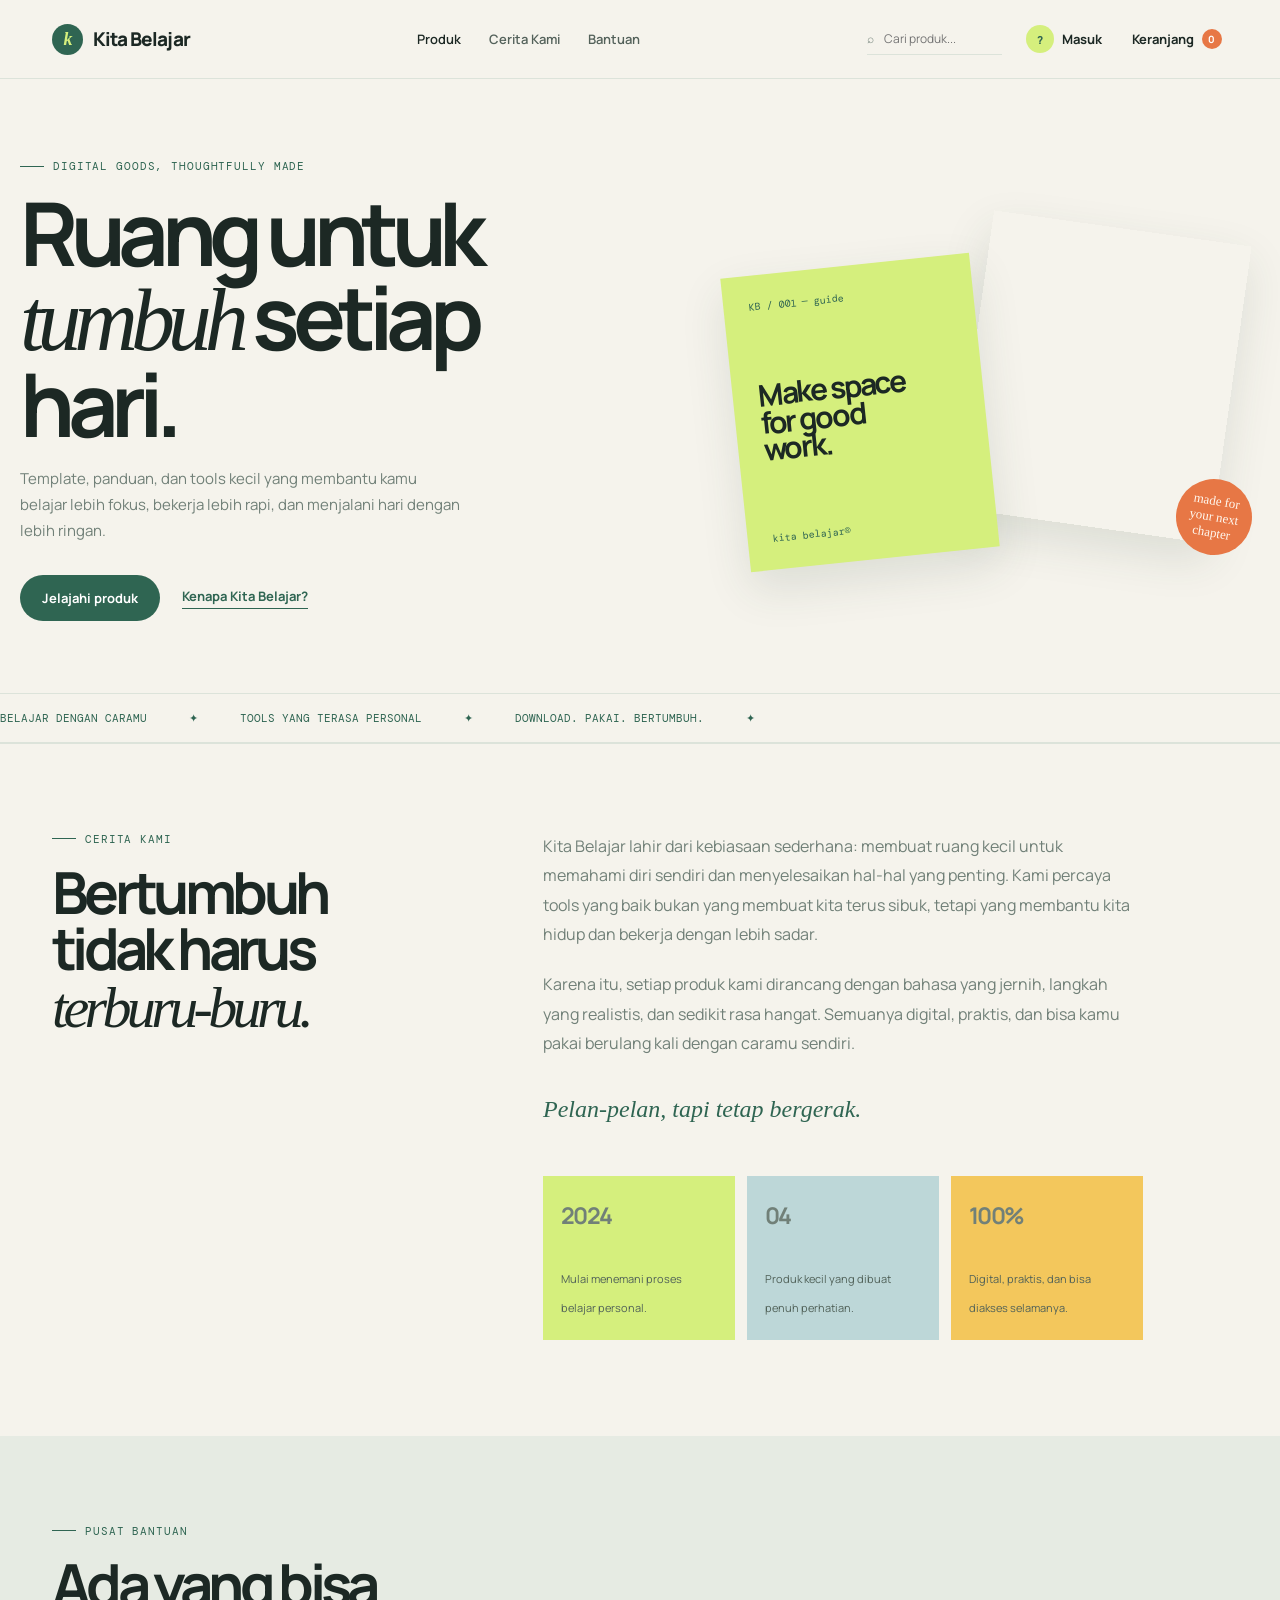
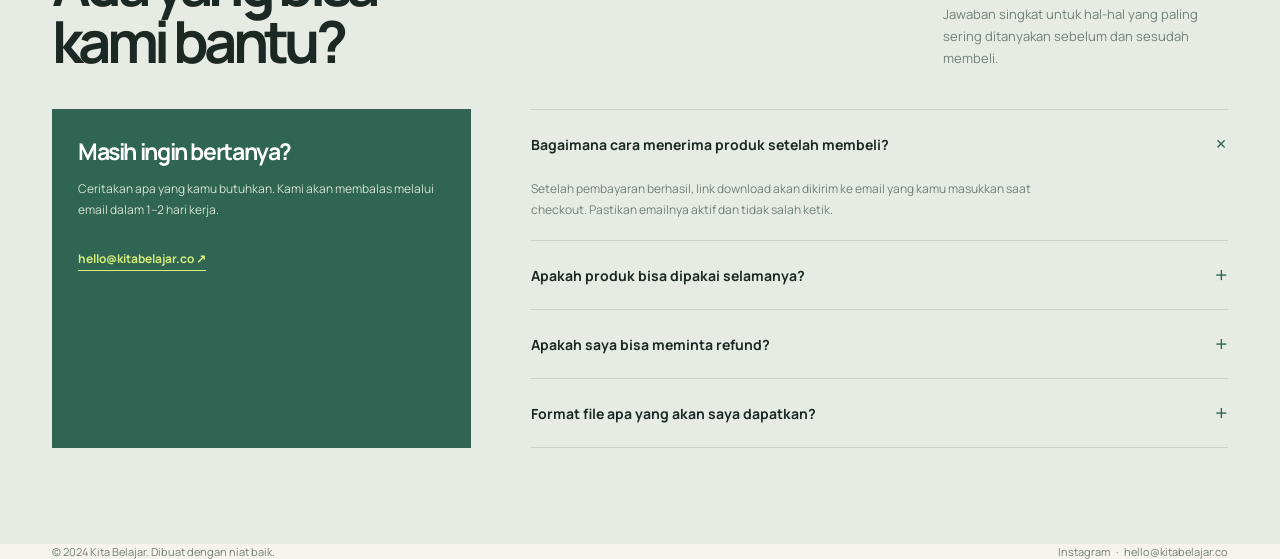
==== index.html @ 8982f2ac "Update 2 halaman" ====
<!DOCTYPE html>
<html lang="id">
<head>
    <meta charset="UTF-8">
    <meta name="viewport" content="width=device-width, initial-scale=1.0">
    <title>Kita Belajar | Digital tools for a better day</title>
    <link rel="preconnect" href="https://fonts.googleapis.com">
    <link rel="preconnect" href="https://fonts.gstatic.com" crossorigin>
    <link href="https://fonts.googleapis.com/css2?family=DM+Mono:wght@400;500&family=Manrope:wght@400;500;600;700;800&display=swap" rel="stylesheet">
    <style>
        :root {
            --ink: #1c2824;
            --muted: #718078;
            --paper: #f5f3ec;
            --surface: #fffefa;
            --line: #dce3da;
            --green: #2f6552;
            --lime: #d5ef7d;
            --orange: #e77745;
            --yellow: #f3c75c;
            --serif: Georgia, 'Times New Roman', serif;
        }

        * { box-sizing: border-box; }
        html { -webkit-text-size-adjust: 100%; scroll-behavior: smooth; }
        body { margin: 0; overflow-x: hidden; background: var(--paper); color: var(--ink); font-family: 'Manrope', sans-serif; -webkit-tap-highlight-color: transparent; }
        button { font: inherit; cursor: pointer; }
        a { color: inherit; text-decoration: none; }
        .shell { max-width: 1240px; margin: 0 auto; padding: 0 32px; }
        .topbar { border-bottom: 1px solid var(--line); }
        nav { height: 78px; display: flex; align-items: center; justify-content: space-between; gap: 28px; }
        .brand { display: flex; align-items: center; gap: 10px; font-weight: 800; letter-spacing: -.05em; font-size: 19px; }
        .brand-mark { display: grid; place-items: center; width: 31px; height: 31px; border-radius: 50%; background: var(--green); color: var(--lime); font-family: var(--serif); font-size: 18px; font-style: italic; }
        .nav-links { display: flex; align-items: center; gap: 28px; color: #53615a; font-size: 13px; font-weight: 600; }
        .nav-links a:first-child { color: var(--ink); }
        .nav-actions { display: flex; align-items: center; gap: 18px; }
        .search { display: flex; align-items: center; gap: 8px; color: var(--muted); font-size: 12px; border-bottom: 1px solid var(--line); padding: 6px 0; }
        .search input { border: 0; background: transparent; outline: 0; width: 120px; color: var(--ink); font: inherit; }
        .cart { display: flex; align-items: center; gap: 8px; border: 0; background: transparent; color: var(--ink); font-size: 13px; font-weight: 700; }
        .cart-count { display: grid; place-items: center; background: var(--orange); color: white; width: 20px; height: 20px; border-radius: 50%; font-size: 10px; }
        .cart-modal { position: fixed; inset: 0; z-index: 15; display: flex; justify-content: flex-end; background: #1c282466; opacity: 0; pointer-events: none; transition: opacity .25s ease; }
        .cart-modal.open { opacity: 1; pointer-events: auto; }
        .cart-panel { width: min(430px, 100%); height: 100%; overflow: auto; padding: 34px; background: var(--surface); transform: translateX(100%); transition: transform .25s ease; }
        .cart-modal.open .cart-panel { transform: translateX(0); }
        .cart-head { display: flex; align-items: center; justify-content: space-between; gap: 15px; margin-bottom: 26px; }
        .cart-head h2 { margin: 0; font-size: 30px; letter-spacing: -.08em; }
        .cart-close { display: grid; place-items: center; width: 44px; height: 44px; border: 1px solid var(--line); border-radius: 50%; background: transparent; color: var(--ink); font-size: 20px; }
        .cart-empty { padding: 35px 0; color: var(--muted); font-size: 13px; line-height: 1.7; }
        .cart-item { border-top: 1px solid var(--line); padding: 18px 0; }
        .cart-item-top { display: flex; align-items: start; justify-content: space-between; gap: 14px; }
        .cart-item h3 { margin: 0 0 5px; font-size: 14px; }
        .cart-item p { margin: 0; color: var(--muted); font-size: 11px; }
        .cart-remove { border: 0; background: transparent; color: var(--muted); font-size: 11px; text-decoration: underline; }
        .cart-item-bottom { display: flex; align-items: center; justify-content: space-between; gap: 12px; margin-top: 15px; }
        .quantity { display: flex; align-items: center; border: 1px solid var(--line); }
        .quantity button { width: 30px; height: 30px; border: 0; background: transparent; color: var(--green); }
        .quantity span { min-width: 25px; text-align: center; font-size: 12px; }
        .cart-checkout { border: 0; border-radius: 30px; padding: 10px 14px; background: var(--green); color: white; font-size: 11px; font-weight: 700; }
        .cart-total { display: flex; justify-content: space-between; margin-top: 18px; border-top: 1px solid var(--ink); padding-top: 18px; font-size: 14px; font-weight: 800; }
        .cart-checkout-all { width: 100%; margin-top: 18px; border: 0; border-radius: 30px; padding: 14px; background: var(--orange); color: white; font-size: 12px; font-weight: 800; }
        .cart-checkout-all:disabled { cursor: not-allowed; opacity: .4; }
        .cart-hint { margin-top: 16px; color: var(--muted); font-size: 10px; line-height: 1.6; }
        .hero { display: grid; grid-template-columns: 1.05fr .95fr; align-items: center; gap: 64px; padding: 80px 0 72px; }
        .eyebrow { display: flex; align-items: center; gap: 9px; color: var(--green); font-family: 'DM Mono', monospace; font-size: 11px; text-transform: uppercase; letter-spacing: .08em; }
        .eyebrow::before { content: ''; width: 24px; height: 1px; background: var(--green); }
        h1 { margin: 18px 0 20px; max-width: 620px; font-size: clamp(50px, 7vw, 88px); letter-spacing: -.085em; line-height: .95; font-weight: 700; }
        h1 em { font-family: var(--serif); font-weight: 400; letter-spacing: -.08em; }
        .hero-copy { max-width: 440px; color: var(--muted); font-size: 15px; line-height: 1.75; }
        .hero-cta { display: flex; align-items: center; gap: 22px; margin-top: 30px; }
        .primary { border: 0; border-radius: 40px; padding: 14px 22px; background: var(--green); color: white; font-weight: 700; font-size: 13px; transition: transform .2s, background .2s; }
        .primary:hover { transform: translateY(-2px); background: #214b3c; }
        .text-link { color: var(--green); font-size: 13px; font-weight: 700; border-bottom: 1px solid var(--green); padding-bottom: 3px; }
        .hero-art { position: relative; min-height: 350px; }
        .art-card { position: absolute; overflow: hidden; box-shadow: 0 18px 45px #30443620; }
        .art-back { width: 260px; height: 300px; right: 28px; top: 12px; transform: rotate(8deg); background: url('https://images.unsplash.com/photo-1516321318423-f06f85e504b3?auto=format&fit=crop&w=700&q=85') center/cover; }
        .art-front { display: flex; flex-direction: column; justify-content: space-between; width: 250px; height: 295px; left: 34px; bottom: 5px; padding: 25px; background: var(--lime); transform: rotate(-6deg); }
        .art-front strong { font-size: 30px; line-height: .93; letter-spacing: -.07em; }
        .art-front small { color: var(--green); font-family: 'DM Mono', monospace; font-size: 10px; }
        .art-sticker { position: absolute; right: 8px; bottom: 10px; display: grid; place-items: center; width: 76px; height: 76px; border-radius: 50%; background: var(--orange); color: #fff8ef; font-family: var(--serif); font-size: 13px; text-align: center; transform: rotate(10deg); }
        .shop { display: none; padding: 0 0 100px; }
        .shop-head { display: flex; align-items: end; justify-content: space-between; gap: 30px; border-top: 1px solid var(--line); padding-top: 25px; }
        .section-title { margin: 0; font-size: 28px; letter-spacing: -.06em; }
        .section-note { color: var(--muted); font-size: 13px; }
        .filters { display: flex; gap: 8px; margin: 28px 0; overflow-x: auto; padding-bottom: 4px; }
        .filter { white-space: nowrap; border: 1px solid var(--line); border-radius: 24px; padding: 9px 15px; background: transparent; color: var(--muted); font-size: 12px; }
        .filter.active, .filter:hover { border-color: var(--green); background: var(--green); color: white; }
        .products { display: grid; grid-template-columns: repeat(4, 1fr); gap: 15px; }
        .product { position: relative; min-width: 0; }
        .product-visual { height: 255px; display: flex; flex-direction: column; justify-content: space-between; padding: 18px; position: relative; overflow: hidden; }
        .product-visual::after { content: ''; position: absolute; width: 130px; height: 130px; border: 1px solid currentColor; border-radius: 50%; right: -40px; bottom: -38px; opacity: .28; }
        .visual-green { background: #bbd5be; color: var(--green); }
        .visual-yellow { background: var(--yellow); color: #624716; }
        .visual-blue { background: #bdd7d8; color: #25555a; }
        .visual-orange { background: #e78a5b; color: #612e20; }
        .product-type { font-family: 'DM Mono', monospace; text-transform: uppercase; font-size: 10px; letter-spacing: .06em; }
        .product-title-art { max-width: 160px; font-size: 30px; line-height: .94; letter-spacing: -.08em; font-weight: 800; }
        .product-number { align-self: flex-end; font-family: var(--serif); font-size: 44px; font-style: italic; }
        .product-info { display: flex; justify-content: space-between; gap: 10px; padding: 15px 0 0; }
        .product-info h3 { margin: 0 0 5px; font-size: 14px; letter-spacing: -.03em; }
        .product-info p { margin: 0; color: var(--muted); font-size: 11px; }
        .price { color: var(--green); font-size: 13px; font-weight: 800; white-space: nowrap; }
        .detail-link { display: inline-block; margin-top: 10px; border: 0; border-bottom: 1px solid var(--green); padding: 0 0 3px; background: transparent; color: var(--green); font-size: 11px; font-weight: 700; }
        .add { display: grid; place-items: center; width: 40px; height: 40px; border: 1px solid var(--line); border-radius: 50%; background: var(--surface); color: var(--green); font-size: 20px; line-height: 1; transition: all .2s; }
        .add:hover { background: var(--green); color: white; transform: rotate(90deg); }
        .product.hidden { display: none; }
        .detail-modal { position: fixed; inset: 0; z-index: 10; display: grid; place-items: center; padding: 24px; background: #1c2824cc; opacity: 0; pointer-events: none; transition: opacity .25s ease; }
        .detail-modal.open { opacity: 1; pointer-events: auto; }
        .detail-panel { position: relative; display: grid; grid-template-columns: .85fr 1.15fr; width: min(900px, 100%); max-height: min(680px, 92vh); overflow: auto; background: var(--surface); transform: translateY(18px); transition: transform .25s ease; }
        .detail-modal.open .detail-panel { transform: translateY(0); }
        .detail-art { min-height: 510px; display: flex; flex-direction: column; justify-content: space-between; padding: 28px; }
        .detail-art .product-title-art { font-size: clamp(36px, 5vw, 58px); max-width: 240px; }
        .detail-art .product-number { font-size: 70px; }
        .detail-content { padding: 48px 48px 42px; }
        .detail-content h2 { max-width: 430px; margin: 14px 0 16px; font-size: clamp(32px, 4vw, 52px); line-height: .98; letter-spacing: -.08em; }
        .detail-description { max-width: 430px; color: var(--muted); font-size: 14px; line-height: 1.8; }
        .detail-meta { display: grid; grid-template-columns: 1fr 1fr; gap: 14px; margin: 30px 0; border-block: 1px solid var(--line); padding: 18px 0; }
        .detail-meta span { display: block; color: var(--muted); font-family: 'DM Mono', monospace; font-size: 10px; text-transform: uppercase; }
        .detail-meta strong { display: block; margin-top: 7px; font-size: 13px; }
        .detail-content ul { margin: 0 0 30px; padding: 0; list-style: none; color: #506158; font-size: 13px; line-height: 2; }
        .detail-content li::before { content: '✦'; margin-right: 10px; color: var(--orange); }
        .preview-heading { margin: 30px 0 12px; color: var(--green); font-family: 'DM Mono', monospace; font-size: 10px; letter-spacing: .06em; text-transform: uppercase; }
        .page-previews { display: grid; grid-template-columns: repeat(3, 1fr); gap: 8px; margin: 0 0 26px; }
        .preview-page { position: relative; min-height: 128px; overflow: hidden; border: 1px solid var(--line); padding: 11px; background: #f1f4ec; }
        .preview-page:nth-child(2) { background: #e6f0d1; }
        .preview-page:nth-child(3) { background: #f7e6c5; }
        .preview-page::after { content: ''; position: absolute; width: 55px; height: 55px; right: -17px; bottom: -17px; border: 1px solid var(--green); border-radius: 50%; opacity: .3; }
        .preview-label { color: var(--green); font-family: 'DM Mono', monospace; font-size: 8px; text-transform: uppercase; }
        .preview-page strong { display: block; max-width: 70px; margin: 17px 0 12px; font-size: 12px; line-height: 1; letter-spacing: -.05em; }
        .preview-lines { display: grid; gap: 4px; }
        .preview-lines span { display: block; width: 78%; height: 3px; background: #7c9a82; opacity: .5; }
        .preview-lines span:nth-child(2) { width: 58%; }
        .preview-lines span:nth-child(3) { width: 68%; }
        .detail-section { margin: 0 0 24px; }
        .detail-section h3 { margin: 0 0 8px; font-size: 14px; letter-spacing: -.03em; }
        .detail-section p { margin: 0; color: var(--muted); font-size: 12px; line-height: 1.75; }
        .detail-buy { display: flex; align-items: center; gap: 18px; }
        .detail-buy .price { font-size: 17px; }
        .close-detail { position: absolute; z-index: 1; top: 17px; right: 17px; display: grid; place-items: center; width: 44px; height: 44px; border: 1px solid #ffffffaa; border-radius: 50%; background: #1c2824; color: white; font-size: 19px; }
        body.modal-open { overflow: hidden; }
        .payment-modal { position: fixed; inset: 0; z-index: 20; display: grid; place-items: center; padding: 24px; background: #1c2824cc; opacity: 0; pointer-events: none; transition: opacity .25s ease; }
        .payment-modal.open { opacity: 1; pointer-events: auto; }
        .payment-panel { position: relative; display: grid; grid-template-columns: .8fr 1.2fr; width: min(850px, 100%); max-height: min(700px, 94vh); overflow: auto; background: var(--surface); transform: translateY(18px); transition: transform .25s ease; }
        .payment-modal.open .payment-panel { transform: translateY(0); }
        .payment-summary { display: flex; flex-direction: column; justify-content: space-between; min-height: 570px; padding: 34px; background: var(--green); color: white; }
        .payment-summary .eyebrow { color: var(--lime); }
        .payment-summary .eyebrow::before { background: var(--lime); }
        .payment-summary h2 { max-width: 230px; margin: 20px 0; font-size: 43px; line-height: .95; letter-spacing: -.08em; }
        .payment-summary p { margin: 0; color: #d2e1d5; font-size: 13px; line-height: 1.7; }
        .summary-price { padding-top: 24px; border-top: 1px solid #ffffff55; font-size: 22px; font-weight: 800; }
        .payment-form { padding: 44px 48px; }
        .payment-form h2 { margin: 12px 0 8px; font-size: 28px; letter-spacing: -.06em; }
        .payment-subtitle { margin: 0 0 28px; color: var(--muted); font-size: 12px; line-height: 1.6; }
        .field { display: block; margin-bottom: 17px; color: var(--ink); font-size: 11px; font-weight: 700; }
        .field input { display: block; width: 100%; margin-top: 8px; border: 1px solid var(--line); padding: 12px 13px; outline: 0; background: transparent; color: var(--ink); font: inherit; font-size: 12px; }
        .field input:focus { border-color: var(--green); box-shadow: 0 0 0 2px #2f655220; }
        .payment-methods { display: grid; grid-template-columns: repeat(3, 1fr); gap: 8px; margin: 8px 0 24px; }
        .method { border: 1px solid var(--line); padding: 12px 8px; background: transparent; color: var(--muted); font-size: 11px; }
        .method.active, .method:hover { border-color: var(--green); color: var(--green); background: #dcebdd; }
        .payment-submit { width: 100%; }
        .back-detail { display: inline-block; margin-top: 15px; border: 0; border-bottom: 1px solid var(--muted); padding: 0 0 3px; background: transparent; color: var(--muted); font-size: 11px; }
        .payment-success { display: none; text-align: center; padding: 55px 20px; }
        .payment-success.show { display: block; }
        .success-mark { display: grid; place-items: center; width: 46px; height: 46px; margin: 0 auto 18px; border-radius: 50%; background: var(--lime); color: var(--green); font-size: 22px; }
        .payment-success h2 { margin-bottom: 10px; }
        .payment-success p { color: var(--muted); font-size: 13px; line-height: 1.7; }
        .account-button { display: flex; align-items: center; gap: 8px; border: 0; background: transparent; color: var(--ink); font-size: 13px; font-weight: 700; }
        .account-avatar { display: grid; place-items: center; width: 28px; height: 28px; border-radius: 50%; background: var(--lime); color: var(--green); font-size: 11px; font-weight: 800; }
        .account-modal { position: fixed; inset: 0; z-index: 30; display: grid; place-items: center; padding: 24px; background: #1c2824cc; opacity: 0; pointer-events: none; transition: opacity .25s ease; }
        .account-modal.open { opacity: 1; pointer-events: auto; }
        .account-panel { position: relative; width: min(460px, 100%); max-height: 94vh; overflow: auto; background: var(--surface); transform: translateY(18px); transition: transform .25s ease; }
        .account-modal.open .account-panel { transform: translateY(0); }
        .account-form { padding: 48px; }
        .account-form h2 { margin: 15px 0 10px; font-size: 35px; line-height: .98; letter-spacing: -.08em; }
        .account-copy { margin: 0 0 28px; color: var(--muted); font-size: 12px; line-height: 1.7; }
        .account-tabs { display: grid; grid-template-columns: 1fr 1fr; gap: 4px; margin-bottom: 28px; border-bottom: 1px solid var(--line); }
        .account-tab { border: 0; border-bottom: 2px solid transparent; padding: 12px 4px; background: transparent; color: var(--muted); font-size: 12px; font-weight: 700; }
        .account-tab.active { border-bottom-color: var(--green); color: var(--green); }
        .account-field { display: block; margin-bottom: 17px; color: var(--ink); font-size: 11px; font-weight: 700; }
        .account-field input { display: block; width: 100%; margin-top: 8px; border: 1px solid var(--line); padding: 13px; outline: 0; background: transparent; color: var(--ink); font: inherit; font-size: 13px; }
        .account-field input:focus { border-color: var(--green); box-shadow: 0 0 0 2px #2f655220; }
        .account-submit { width: 100%; margin-top: 6px; }
        .account-error { min-height: 16px; margin: 0 0 8px; color: #b4492c; font-size: 11px; }
        .account-note { margin: 18px 0 0; color: var(--muted); font-size: 10px; line-height: 1.6; text-align: center; }
        .account-dashboard { display: none; }
        .account-dashboard.show { display: block; }
        .dashboard-head { padding: 42px 48px 34px; background: var(--green); color: white; }
        .dashboard-head .eyebrow { color: var(--lime); }
        .dashboard-head .eyebrow::before { background: var(--lime); }
        .dashboard-head h2 { margin: 17px 0 8px; font-size: 35px; line-height: .98; letter-spacing: -.08em; }
        .dashboard-head p { margin: 0; color: #d2e1d5; font-size: 12px; }
        .dashboard-body { padding: 30px 48px 40px; }
        .dashboard-label { margin: 0 0 14px; color: var(--muted); font-family: 'DM Mono', monospace; font-size: 10px; text-transform: uppercase; }
        .access-item { display: flex; align-items: center; justify-content: space-between; gap: 12px; border-block: 1px solid var(--line); padding: 15px 0; font-size: 13px; }
        .access-item span { color: var(--muted); font-size: 11px; }
        .logout { width: 100%; margin-top: 28px; border: 1px solid var(--green); border-radius: 40px; padding: 12px; background: transparent; color: var(--green); font-size: 12px; font-weight: 700; }
        .story { border-top: 1px solid var(--line); padding: 88px 0 96px; }
        .story-grid { display: grid; grid-template-columns: .75fr 1.25fr; gap: 80px; align-items: start; }
        .story-title { margin: 18px 0 0; max-width: 320px; font-size: clamp(34px, 5vw, 58px); line-height: .98; letter-spacing: -.08em; }
        .story-title em { font-family: var(--serif); font-weight: 400; }
        .story-copy { max-width: 600px; color: var(--muted); font-size: 16px; line-height: 1.85; }
        .story-copy p { margin: 0 0 20px; }
        .story-signature { margin-top: 28px; color: var(--green); font-family: var(--serif); font-size: 24px; font-style: italic; }
        .story-facts { display: grid; grid-template-columns: repeat(3, 1fr); gap: 12px; margin-top: 45px; }
        .story-fact { min-height: 125px; padding: 18px; background: var(--lime); }
        .story-fact:nth-child(2) { background: #bdd7d8; }
        .story-fact:nth-child(3) { background: #f3c75c; }
        .story-fact strong { display: block; margin-bottom: 26px; font-size: 23px; letter-spacing: -.07em; }
        .story-fact span { color: #506158; font-size: 11px; line-height: 1.4; }
        .help { background: #e6ebe3; padding: 88px 0 96px; }
        .help-head { display: flex; align-items: end; justify-content: space-between; gap: 30px; margin-bottom: 40px; }
        .help-title { margin: 18px 0 0; font-size: clamp(34px, 5vw, 58px); line-height: .98; letter-spacing: -.08em; }
        .help-intro { max-width: 285px; margin: 0; color: var(--muted); font-size: 13px; line-height: 1.7; }
        .help-grid { display: grid; grid-template-columns: .75fr 1.25fr; gap: 60px; }
        .help-contact { padding: 26px; background: var(--green); color: white; }
        .help-contact h3 { margin: 0 0 12px; font-size: 23px; letter-spacing: -.06em; }
        .help-contact p { margin: 0 0 26px; color: #d2e1d5; font-size: 12px; line-height: 1.7; }
        .help-contact a { display: inline-block; color: var(--lime); border-bottom: 1px solid var(--lime); padding-bottom: 3px; font-size: 12px; font-weight: 700; }
        .faq { border-top: 1px solid #c9d3ca; }
        .faq-item { border-bottom: 1px solid #c9d3ca; }
        .faq-question { display: flex; width: 100%; align-items: center; justify-content: space-between; gap: 16px; border: 0; padding: 19px 0; background: transparent; color: var(--ink); text-align: left; font-size: 14px; font-weight: 700; }
        .faq-icon { color: var(--green); font-size: 22px; font-weight: 400; transition: transform .2s; }
        .faq-answer { display: none; max-width: 570px; padding: 0 35px 20px 0; color: var(--muted); font-size: 12px; line-height: 1.75; }
        .faq-item.open .faq-answer { display: block; }
        .faq-item.open .faq-icon { transform: rotate(45deg); }
        .marquee { border-block: 1px solid var(--line); padding: 17px 0; overflow: hidden; color: var(--green); font-family: 'DM Mono', monospace; font-size: 11px; text-transform: uppercase; white-space: nowrap; }
        .marquee span { margin-right: 42px; }
        footer { padding: 24px 0 35px; display: flex; justify-content: space-between; color: var(--muted); font-size: 11px; }
        @media (max-width: 850px) { .nav-links { display: none; } .hero { grid-template-columns: 1fr; gap: 20px; padding: 58px 0 40px; } .hero-art { max-width: 480px; width: 100%; margin: 0 auto; } .products { grid-template-columns: repeat(2, 1fr); } .story-grid, .help-grid { grid-template-columns: 1fr; gap: 35px; } }
        @media (max-width: 520px) { .shell { padding-inline: 20px; } .topbar { padding-top: env(safe-area-inset-top); } .search { display: none; } nav { height: 68px; } h1 { font-size: 55px; } .hero-art { transform: scale(.82); transform-origin: top center; height: 330px; margin-bottom: -30px; } .shop-head { align-items: start; flex-direction: column; gap: 7px; } .product-visual { height: 200px; } .product-title-art { font-size: 23px; } .filter { min-height: 44px; } .detail-link, .back-detail { min-height: 44px; padding-top: 12px; } .field input, .search input, .account-field input { font-size: 16px; } .method { min-height: 44px; } footer { flex-direction: column; gap: 8px; padding-bottom: calc(35px + env(safe-area-inset-bottom)); } .story, .help { padding: 60px 0; } .story-facts { grid-template-columns: 1fr; margin-top: 30px; } .help-head { align-items: start; flex-direction: column; gap: 15px; } .detail-modal, .payment-modal, .account-modal { padding: 12px; } .detail-panel, .payment-panel { display: block; max-height: 94vh; } .account-form, .dashboard-body { padding: 30px 24px; } .dashboard-head { padding: 30px 24px; } .detail-art { min-height: 230px; padding: 22px; } .detail-art .product-title-art { font-size: 34px; } .detail-art .product-number { font-size: 48px; } .detail-content, .payment-form { padding: 30px 24px 28px; } .page-previews { gap: 5px; } .preview-page { min-height: 112px; padding: 8px; } .preview-page strong { margin: 14px 0 9px; font-size: 10px; } .payment-summary { min-height: 220px; padding: 25px 24px; } .payment-summary h2 { margin: 12px 0; font-size: 34px; } }
    </style>
</head>
<body>
    <header class="topbar">
        <div class="shell">
            <nav>
                <a class="brand" href="index.html#top"><span class="brand-mark">k</span>Kita Belajar</a>
                <div class="nav-links"><a href="produk.html">Produk</a><a href="#cerita">Cerita Kami</a><a href="#bantuan">Bantuan</a></div>
                <div class="nav-actions"><label class="search">⌕ <input id="searchInput" type="search" placeholder="Cari produk..." aria-label="Cari produk"></label><button class="account-button" id="accountButton" aria-label="Buka akun"><span class="account-avatar" id="accountAvatar">?</span><span id="accountLabel">Masuk</span></button><button class="cart" aria-label="Lihat keranjang">Keranjang <span class="cart-count" id="cartCount">0</span></button></div>
            </nav>
        </div>
    </header>
    <div class="cart-modal" id="cartModal" role="dialog" aria-modal="true" aria-labelledby="cartTitle">
        <aside class="cart-panel">
            <div class="cart-head"><h2 id="cartTitle">Keranjangmu</h2><button class="cart-close" id="closeCart" aria-label="Tutup keranjang">×</button></div>
            <div id="cartItems"></div>
            <div class="cart-total"><span>Total</span><span id="cartTotalPrice">Rp0</span></div>
            <button class="cart-checkout-all" id="checkoutAll" type="button">Checkout semua produk</button>
            <p class="cart-hint">Pilih “Checkout item ini” pada produk yang ingin kamu beli. Jumlah item lain tetap tersimpan di keranjang.</p>
        </aside>
    </div>

    <main id="top">
        <section class="shell hero">
            <div>
                <div class="eyebrow">Digital goods, thoughtfully made</div>
                <h1>Ruang untuk<br><em>tumbuh</em> setiap hari.</h1>
                <p class="hero-copy">Template, panduan, dan tools kecil yang membantu kamu belajar lebih fokus, bekerja lebih rapi, dan menjalani hari dengan lebih ringan.</p>
                <div class="hero-cta"><a class="primary" href="produk.html">Jelajahi produk</a><a class="text-link" href="#cerita">Kenapa Kita Belajar?</a></div>
            </div>
            <div class="hero-art" aria-label="Kolase produk digital Kita Belajar">
                <div class="art-card art-back"></div>
                <div class="art-card art-front"><small>KB / 001 — guide</small><strong>Make space<br>for good<br>work.</strong><small>kita belajar®</small></div>
                <div class="art-sticker">made for<br>your next<br>chapter</div>
            </div>
        </section>

        <div class="marquee"><span>Belajar dengan caramu</span><span>✦</span><span>Tools yang terasa personal</span><span>✦</span><span>Download. Pakai. Bertumbuh.</span><span>✦</span></div>

        <section class="shell shop" id="produk">
            <div class="shop-head"><div><div class="eyebrow">The collection</div><h2 class="section-title">Pilih yang kamu butuhkan.</h2></div><div class="section-note">File digital · akses selamanya</div></div>
            <div class="filters" role="group" aria-label="Filter produk"><button class="filter active" data-filter="all">Semua produk</button><button class="filter" data-filter="template">Template</button><button class="filter" data-filter="guide">Panduan</button><button class="filter" data-filter="bundle">Bundle</button></div>
            <div class="products" id="productGrid">
                <article class="product" data-category="guide" data-name="tiny habit tracker" data-product-id="tiny-habits"><div class="product-visual visual-green"><span class="product-type">Guide / Habit</span><strong class="product-title-art">Tiny<br>habit<br>tracker</strong><span class="product-number">01</span></div><div class="product-info"><div><h3>Tiny Habit Tracker</h3><p>Konsisten lewat langkah kecil.</p><button class="detail-link" data-detail="tiny-habits">Lihat detail</button></div><div><div class="price">Rp35.000</div><button class="add" aria-label="Tambah Tiny Habit Tracker" data-product-id="tiny-habits">+</button></div></div></article>
                <article class="product" data-category="template" data-name="calm morning kit" data-product-id="calm-morning"><div class="product-visual visual-yellow"><span class="product-type">Template / Notion</span><strong class="product-title-art">Calm<br>morning<br>kit</strong><span class="product-number">02</span></div><div class="product-info"><div><h3>Calm Morning Kit</h3><p>Mulai hari tanpa terburu-buru.</p><button class="detail-link" data-detail="calm-morning">Lihat detail</button></div><div><div class="price">Rp39.000</div><button class="add" aria-label="Tambah Calm Morning Kit" data-product-id="calm-morning">+</button></div></div></article>
                <article class="product" data-category="template" data-name="study notes pack" data-product-id="study-notes"><div class="product-visual visual-blue"><span class="product-type">Template / Study</span><strong class="product-title-art">Study<br>notes<br>pack</strong><span class="product-number">03</span></div><div class="product-info"><div><h3>Study Notes Pack</h3><p>Catatan rapi untuk belajar aktif.</p><button class="detail-link" data-detail="study-notes">Lihat detail</button></div><div><div class="price">Rp45.000</div><button class="add" aria-label="Tambah Study Notes Pack" data-product-id="study-notes">+</button></div></div></article>
                <article class="product" data-category="template" data-name="weekly reset planner" data-product-id="weekly-reset"><div class="product-visual visual-green"><span class="product-type">Template / Notion</span><strong class="product-title-art">Weekly<br>reset<br>planner</strong><span class="product-number">04</span></div><div class="product-info"><div><h3>Weekly Reset Planner</h3><p>Ritual mingguan yang lebih tenang.</p><button class="detail-link" data-detail="weekly-reset">Lihat detail</button></div><div><div class="price">Rp49.000</div><button class="add" aria-label="Tambah Weekly Reset Planner" data-product-id="weekly-reset">+</button></div></div></article>
                <article class="product" data-category="guide" data-name="daily reflection journal" data-product-id="daily-journal"><div class="product-visual visual-orange"><span class="product-type">Guide / Reflection</span><strong class="product-title-art">Daily<br>reflection<br>journal</strong><span class="product-number">05</span></div><div class="product-info"><div><h3>Daily Reflection Journal</h3><p>Menutup hari dengan lebih sadar.</p><button class="detail-link" data-detail="daily-journal">Lihat detail</button></div><div><div class="price">Rp55.000</div><button class="add" aria-label="Tambah Daily Reflection Journal" data-product-id="daily-journal">+</button></div></div></article>
                <article class="product" data-category="template" data-name="simple money map" data-product-id="simple-money-map"><div class="product-visual visual-blue"><span class="product-type">Spreadsheet / Finance</span><strong class="product-title-art">Simple<br>money<br>map</strong><span class="product-number">06</span></div><div class="product-info"><div><h3>Simple Money Map</h3><p>Uangmu, lebih mudah dipahami.</p><button class="detail-link" data-detail="simple-money-map">Lihat detail</button></div><div><div class="price">Rp59.000</div><button class="add" aria-label="Tambah Simple Money Map" data-product-id="simple-money-map">+</button></div></div></article>
                <article class="product" data-category="guide" data-name="content sprint kit" data-product-id="content-sprint"><div class="product-visual visual-orange"><span class="product-type">Guide / Creator</span><strong class="product-title-art">Content<br>sprint<br>kit</strong><span class="product-number">07</span></div><div class="product-info"><div><h3>Content Sprint Kit</h3><p>Ide jadi karya dalam 7 hari.</p><button class="detail-link" data-detail="content-sprint">Lihat detail</button></div><div><div class="price">Rp69.000</div><button class="add" aria-label="Tambah Content Sprint Kit" data-product-id="content-sprint">+</button></div></div></article>
                <article class="product" data-category="guide" data-name="focus without force" data-product-id="focus-without-force"><div class="product-visual visual-yellow"><span class="product-type">E-book / 42 pages</span><strong class="product-title-art">Focus<br>without<br>force</strong><span class="product-number">08</span></div><div class="product-info"><div><h3>Focus Without Force</h3><p>Memahami energi, bukan melawannya.</p><button class="detail-link" data-detail="focus-without-force">Lihat detail</button></div><div><div class="price">Rp79.000</div><button class="add" aria-label="Tambah Focus Without Force" data-product-id="focus-without-force">+</button></div></div></article>
                <article class="product" data-category="template" data-name="freelance starter kit" data-product-id="freelance-starter"><div class="product-visual visual-green"><span class="product-type">Template / Freelance</span><strong class="product-title-art">Freelance<br>starter<br>kit</strong><span class="product-number">09</span></div><div class="product-info"><div><h3>Freelance Starter Kit</h3><p>Kerja mandiri lebih terarah.</p><button class="detail-link" data-detail="freelance-starter">Lihat detail</button></div><div><div class="price">Rp89.000</div><button class="add" aria-label="Tambah Freelance Starter Kit" data-product-id="freelance-starter">+</button></div></div></article>
                <article class="product" data-category="template" data-name="deep work system" data-product-id="deep-work-system"><div class="product-visual visual-blue"><span class="product-type">Template / Productivity</span><strong class="product-title-art">Deep<br>work<br>system</strong><span class="product-number">10</span></div><div class="product-info"><div><h3>Deep Work System</h3><p>Fokus panjang tanpa drama.</p><button class="detail-link" data-detail="deep-work-system">Lihat detail</button></div><div><div class="price">Rp99.000</div><button class="add" aria-label="Tambah Deep Work System" data-product-id="deep-work-system">+</button></div></div></article>
                <article class="product" data-category="bundle" data-name="mindful money bundle" data-product-id="mindful-money"><div class="product-visual visual-yellow"><span class="product-type">Bundle / Finance</span><strong class="product-title-art">Mindful<br>money<br>bundle</strong><span class="product-number">11</span></div><div class="product-info"><div><h3>Mindful Money Bundle</h3><p>Keuangan dan kebiasaan dalam satu ruang.</p><button class="detail-link" data-detail="mindful-money">Lihat detail</button></div><div><div class="price">Rp119.000</div><button class="add" aria-label="Tambah Mindful Money Bundle" data-product-id="mindful-money">+</button></div></div></article>
                <article class="product" data-category="bundle" data-name="the gentle bundle" data-product-id="gentle-bundle"><div class="product-visual visual-orange"><span class="product-type">Bundle / 3 products</span><strong class="product-title-art">The<br>gentle<br>bundle</strong><span class="product-number">12</span></div><div class="product-info"><div><h3>The Gentle Bundle</h3><p>Tiga tools untuk mulai lagi.</p><button class="detail-link" data-detail="gentle-bundle">Lihat detail</button></div><div><div class="price">Rp129.000</div><button class="add" aria-label="Tambah The Gentle Bundle" data-product-id="gentle-bundle">+</button></div></div></article>
                <article class="product" data-category="bundle" data-name="learn better bundle" data-product-id="learn-better"><div class="product-visual visual-blue"><span class="product-type">Bundle / Learning</span><strong class="product-title-art">Learn<br>better<br>bundle</strong><span class="product-number">13</span></div><div class="product-info"><div><h3>Learn Better Bundle</h3><p>Sistem belajar dari awal sampai review.</p><button class="detail-link" data-detail="learn-better">Lihat detail</button></div><div><div class="price">Rp139.000</div><button class="add" aria-label="Tambah Learn Better Bundle" data-product-id="learn-better">+</button></div></div></article>
                <article class="product" data-category="bundle" data-name="creator launch bundle" data-product-id="creator-launch"><div class="product-visual visual-green"><span class="product-type">Bundle / Creator</span><strong class="product-title-art">Creator<br>launch<br>bundle</strong><span class="product-number">14</span></div><div class="product-info"><div><h3>Creator Launch Bundle</h3><p>Mulai proyek kreatifmu.</p><button class="detail-link" data-detail="creator-launch">Lihat detail</button></div><div><div class="price">Rp149.000</div><button class="add" aria-label="Tambah Creator Launch Bundle" data-product-id="creator-launch">+</button></div></div></article>
                <article class="product" data-category="bundle" data-name="yearly growth vault" data-product-id="yearly-vault"><div class="product-visual visual-orange"><span class="product-type">Bundle / Annual</span><strong class="product-title-art">Yearly<br>growth<br>vault</strong><span class="product-number">15</span></div><div class="product-info"><div><h3>Yearly Growth Vault</h3><p>Ruang lengkap untuk satu tahun bertumbuh.</p><button class="detail-link" data-detail="yearly-vault">Lihat detail</button></div><div><div class="price">Rp179.000</div><button class="add" aria-label="Tambah Yearly Growth Vault" data-product-id="yearly-vault">+</button></div></div></article>
            </div>
        </section>
        <section class="story" id="cerita">
            <div class="shell story-grid">
                <div><div class="eyebrow">Cerita kami</div><h2 class="story-title">Bertumbuh tidak harus <em>terburu-buru.</em></h2></div>
                <div class="story-copy">
                    <p>Kita Belajar lahir dari kebiasaan sederhana: membuat ruang kecil untuk memahami diri sendiri dan menyelesaikan hal-hal yang penting. Kami percaya tools yang baik bukan yang membuat kita terus sibuk, tetapi yang membantu kita hidup dan bekerja dengan lebih sadar.</p>
                    <p>Karena itu, setiap produk kami dirancang dengan bahasa yang jernih, langkah yang realistis, dan sedikit rasa hangat. Semuanya digital, praktis, dan bisa kamu pakai berulang kali dengan caramu sendiri.</p>
                    <div class="story-signature">Pelan-pelan, tapi tetap bergerak.</div>
                    <div class="story-facts"><div class="story-fact"><strong>2024</strong><span>Mulai menemani proses belajar personal.</span></div><div class="story-fact"><strong>04</strong><span>Produk kecil yang dibuat penuh perhatian.</span></div><div class="story-fact"><strong>100%</strong><span>Digital, praktis, dan bisa diakses selamanya.</span></div></div>
                </div>
            </div>
        </section>
        <section class="help" id="bantuan">
            <div class="shell">
                <div class="help-head"><div><div class="eyebrow">Pusat bantuan</div><h2 class="help-title">Ada yang bisa<br>kami bantu?</h2></div><p class="help-intro">Jawaban singkat untuk hal-hal yang paling sering ditanyakan sebelum dan sesudah membeli.</p></div>
                <div class="help-grid">
                    <div class="help-contact"><h3>Masih ingin bertanya?</h3><p>Ceritakan apa yang kamu butuhkan. Kami akan membalas melalui email dalam 1–2 hari kerja.</p><a href="mailto:hello@kitabelajar.co">hello@kitabelajar.co ↗</a></div>
                    <div class="faq" aria-label="Pertanyaan yang sering ditanyakan">
                        <div class="faq-item open"><button class="faq-question" type="button" aria-expanded="true">Bagaimana cara menerima produk setelah membeli?<span class="faq-icon">+</span></button><div class="faq-answer">Setelah pembayaran berhasil, link download akan dikirim ke email yang kamu masukkan saat checkout. Pastikan emailnya aktif dan tidak salah ketik.</div></div>
                        <div class="faq-item"><button class="faq-question" type="button" aria-expanded="false">Apakah produk bisa dipakai selamanya?<span class="faq-icon">+</span></button><div class="faq-answer">Ya. Semua produk digital Kita Belajar memberikan akses selamanya. Kamu bisa menggunakannya kapan pun dan mengulang prosesnya sesuai kebutuhan.</div></div>
                        <div class="faq-item"><button class="faq-question" type="button" aria-expanded="false">Apakah saya bisa meminta refund?<span class="faq-icon">+</span></button><div class="faq-answer">Karena produk kami berupa file digital yang langsung dikirim, pembelian umumnya tidak dapat dikembalikan. Hubungi kami jika ada masalah akses atau file yang rusak.</div></div>
                        <div class="faq-item"><button class="faq-question" type="button" aria-expanded="false">Format file apa yang akan saya dapatkan?<span class="faq-icon">+</span></button><div class="faq-answer">Format mengikuti produk: Notion template, PDF e-book, atau Google Sheets. Detail format selalu tercantum di halaman produk sebelum checkout.</div></div>
                    </div>
                </div>
            </div>
        </section>
    </main>
    <footer class="shell"><span>© 2024 Kita Belajar. Dibuat dengan niat baik.</span><span>Instagram &nbsp; · &nbsp; hello@kitabelajar.co</span></footer>
    <div class="detail-modal" id="detailModal" role="dialog" aria-modal="true" aria-labelledby="detailTitle">
        <div class="detail-panel">
            <button class="close-detail" id="closeDetail" aria-label="Tutup detail produk">×</button>
            <div class="detail-art" id="detailArt"><span class="product-type" id="detailType"></span><strong class="product-title-art" id="detailArtTitle"></strong><span class="product-number" id="detailNumber"></span></div>
            <div class="detail-content"><div class="eyebrow" id="detailEyebrow">Product detail</div><h2 id="detailTitle"></h2><p class="detail-description" id="detailDescription"></p><div class="detail-meta"><div><span>Format</span><strong id="detailFormat"></strong></div><div><span>Akses</span><strong>Selamanya</strong></div></div><div class="detail-section"><h3>Direkomendasikan untuk</h3><p id="detailAudience"></p></div><div class="detail-section"><h3>Yang akan kamu dapatkan</h3><ul id="detailIncludes"></ul></div><div class="preview-heading">Preview 3 halaman pertama</div><div class="page-previews"><div class="preview-page"><span class="preview-label">01 / overview</span><strong id="previewTitleOne"></strong><div class="preview-lines"><span></span><span></span><span></span></div></div><div class="preview-page"><span class="preview-label">02 / workspace</span><strong id="previewTitleTwo"></strong><div class="preview-lines"><span></span><span></span><span></span></div></div><div class="preview-page"><span class="preview-label">03 / reflection</span><strong id="previewTitleThree"></strong><div class="preview-lines"><span></span><span></span><span></span></div></div></div><div class="detail-buy"><span class="price" id="detailPrice"></span><button class="primary" id="detailAdd">Beli sekarang</button></div></div>
        </div>
    </div>
    <div class="payment-modal" id="paymentModal" role="dialog" aria-modal="true" aria-labelledby="paymentTitle">
        <div class="payment-panel">
            <div class="payment-summary"><div><div class="eyebrow">Order summary</div><h2 id="paymentProduct"></h2><p id="paymentFormat"></p></div><div class="summary-price" id="paymentPrice"></div></div>
            <div class="payment-form" id="paymentFormView"><div class="eyebrow">Secure checkout</div><h2 id="paymentTitle">Selesaikan pembayaran.</h2><p class="payment-subtitle">Isi detail di bawah ini. Link download akan dikirim ke email setelah pembayaran berhasil.</p><form id="checkoutForm"><label class="field">Email untuk menerima produk<input id="buyerEmail" type="email" placeholder="nama@email.com" required></label><span class="field">Pilih metode pembayaran</span><div class="payment-methods" role="group" aria-label="Metode pembayaran"><button class="method active" type="button" data-method="QRIS">QRIS</button><button class="method" type="button" data-method="Bank transfer">Transfer</button><button class="method" type="button" data-method="E-wallet">E-wallet</button></div><button class="primary payment-submit" type="submit">Bayar sekarang</button></form><button class="back-detail" id="backToDetail" type="button">← Kembali ke detail produk</button></div>
            <div class="payment-success" id="paymentSuccess"><div class="success-mark">✓</div><h2>Pembayaran siap diproses.</h2><p>Demo checkout berhasil untuk <strong id="successProduct"></strong>. Di versi produksi, pengguna akan diarahkan ke payment gateway.</p><button class="primary" id="closePayment" type="button">Kembali ke katalog</button></div>
            <button class="close-detail" id="closePaymentX" aria-label="Tutup halaman pembayaran">×</button>
        </div>
    </div>
    <div class="account-modal" id="accountModal" role="dialog" aria-modal="true" aria-labelledby="accountTitle">
        <div class="account-panel">
            <button class="close-detail" id="closeAccount" aria-label="Tutup halaman akun">×</button>
            <div class="account-form" id="accountFormView">
                <div class="eyebrow">Your learning space</div>
                <h2 id="accountTitle">Selamat datang kembali.</h2>
                <p class="account-copy" id="accountCopy">Masuk untuk menyimpan produk dan melihat akses belajarmu dalam satu tempat.</p>
                <div class="account-tabs"><button class="account-tab active" type="button" data-auth-mode="login">Masuk</button><button class="account-tab" type="button" data-auth-mode="signup">Buat akun</button></div>
                <form id="accountForm"><label class="account-field" id="nameField" hidden>Nama lengkap<input id="accountName" type="text" autocomplete="name" placeholder="Nama kamu"></label><label class="account-field">Email<input id="accountEmail" type="email" autocomplete="email" placeholder="nama@email.com" required></label><label class="account-field">Password<input id="accountPassword" type="password" autocomplete="current-password" minlength="6" placeholder="Minimal 6 karakter" required></label><p class="account-error" id="accountError" role="alert"></p><button class="primary account-submit" id="accountSubmit" type="submit">Masuk ke akun</button></form>
                <p class="account-note">Demo frontend: data akun disimpan lokal di perangkat ini.</p>
            </div>
            <div class="account-dashboard" id="accountDashboard">
                <div class="dashboard-head"><div class="eyebrow">Personal dashboard</div><h2>Halo, <span id="dashboardName"></span>.</h2><p>Ruang kecil untuk melanjutkan proses belajarmu.</p></div>
                <div class="dashboard-body"><p class="dashboard-label">Akses kamu</p><div class="access-item"><strong>Weekly Reset Planner</strong><span>Siap dipakai</span></div><div class="access-item"><strong>Focus Without Force</strong><span>Siap dipakai</span></div><button class="logout" id="logoutButton" type="button">Keluar dari akun</button></div>
            </div>
        </div>
    </div>
    <script>
        const filterButtons = document.querySelectorAll('.filter');
        const products = document.querySelectorAll('.product');
        const searchInput = document.querySelector('#searchInput');
        const detailModal = document.querySelector('#detailModal');
        const detailArt = document.querySelector('#detailArt');
        const paymentModal = document.querySelector('#paymentModal');
        const paymentFormView = document.querySelector('#paymentFormView');
        const paymentSuccess = document.querySelector('#paymentSuccess');
        const accountModal = document.querySelector('#accountModal');
        const accountFormView = document.querySelector('#accountFormView');
        const accountDashboard = document.querySelector('#accountDashboard');
        const accountForm = document.querySelector('#accountForm');
        const nameField = document.querySelector('#nameField');
        const accountError = document.querySelector('#accountError');
        const cartModal = document.querySelector('#cartModal');
        const cartItemsElement = document.querySelector('#cartItems');
        let authMode = 'login';
        let selectedProduct = null;
        let pendingCheckout = null;
        let cartItems = {};
        try {
            cartItems = JSON.parse(localStorage.getItem('kitaBelajarCart') || '{}');
        } catch (error) {
            cartItems = {};
        }

        const productDetails = {
            'weekly-reset': { title: 'Weekly Reset Planner', artTitle: 'Weekly\nreset\nplanner', type: 'Template / Notion', format: 'Notion template', price: 'Rp49.000', number: '01', color: 'visual-green', description: 'Ritual mingguan yang membantu kamu berhenti sejenak, melihat kembali progres, lalu memilih fokus dengan lebih sadar.', includes: ['Weekly review yang singkat dan terarah', 'Focus map untuk 7 hari ke depan', 'Ruang refleksi dan gratitude'] },
            'focus-without-force': { title: 'Focus Without Force', artTitle: 'Focus\nwithout\nforce', type: 'E-book / 42 pages', format: 'PDF e-book', price: 'Rp79.000', number: '02', color: 'visual-yellow', description: 'Panduan ringan untuk memahami cara kerja fokus, mengatur energi, dan menyelesaikan hal penting tanpa memaksa diri terus-menerus.', includes: ['42 halaman panduan praktis', 'Latihan mengenali pola distraksi', 'Focus plan yang bisa langsung dipakai'] },
            'simple-money-map': { title: 'Simple Money Map', artTitle: 'Simple\nmoney\nmap', type: 'Spreadsheet / Finance', format: 'Google Sheets', price: 'Rp59.000', number: '03', color: 'visual-blue', description: 'Peta sederhana untuk melihat arus uangmu dengan jernih, mulai dari pemasukan sampai rencana kecil yang ingin diwujudkan.', includes: ['Dashboard pemasukan dan pengeluaran', 'Tracker target tabungan', 'Panduan setup 10 menit'] },
            'gentle-bundle': { title: 'The Gentle Bundle', artTitle: 'The\ngentle\nbundle', type: 'Bundle / 3 products', format: 'Notion, PDF & Sheets', price: 'Rp129.000', number: '04', color: 'visual-orange', description: 'Tiga tools terbaik Kita Belajar dalam satu paket untuk membangun sistem pribadi yang lebih tenang dan berkelanjutan.', includes: ['Weekly Reset Planner', 'Focus Without Force', 'Simple Money Map'] },
            'calm-morning': { title: 'Calm Morning Kit', artTitle: 'Calm\nmorning\nkit', type: 'Template / Notion', format: 'Notion template', price: 'Rp39.000', number: '05', color: 'visual-yellow', description: 'Rangkaian halaman sederhana untuk menata pagi, memilih niat, dan memulai hari dengan ritme yang terasa milikmu.', includes: ['Morning intention page', 'Energy check-in', 'Rencana 3 prioritas harian'] },
            'content-sprint': { title: 'Content Sprint Kit', artTitle: 'Content\nsprint\nkit', type: 'Guide / Creator', format: 'PDF guide', price: 'Rp69.000', number: '06', color: 'visual-orange', description: 'Sistem ringkas untuk mengubah ide yang menumpuk menjadi kalender konten dan karya yang benar-benar terbit.', includes: ['Sprint plan 7 hari', 'Template ide dan outline', 'Checklist publish tanpa overthinking'] },
            'study-notes': { title: 'Study Notes Pack', artTitle: 'Study\nnotes\npack', type: 'Template / Study', format: 'Notion template', price: 'Rp45.000', number: '07', color: 'visual-blue', description: 'Sistem catatan yang membantu kamu menangkap inti materi, menghubungkan ide, dan mengingat lebih lama.', includes: ['Cornell notes template', 'Database materi belajar', 'Review tracker mingguan'] },
            'creator-launch': { title: 'Creator Launch Bundle', artTitle: 'Creator\nlaunch\nbundle', type: 'Bundle / Creator', format: 'Notion & PDF', price: 'Rp149.000', number: '08', color: 'visual-green', description: 'Paket lengkap untuk membawa proyek kreatif dari ide pertama sampai peluncuran yang lebih terarah.', includes: ['Project clarity worksheet', 'Content Sprint Kit', 'Launch checklist dan timeline'] },
            'tiny-habits': { title: 'Tiny Habit Tracker', artTitle: 'Tiny\nhabit\ntracker', type: 'Guide / Habit', format: 'PDF workbook', price: 'Rp35.000', number: '01', color: 'visual-green', description: 'Workbook praktis untuk membangun kebiasaan lewat langkah kecil yang bisa diulang, bukan target yang membuat kewalahan.', includes: ['Habit loop worksheet', 'Tracker 30 hari', 'Panduan recovery saat terlewat'] },
            'daily-journal': { title: 'Daily Reflection Journal', artTitle: 'Daily\nreflection\njournal', type: 'Guide / Reflection', format: 'PDF workbook', price: 'Rp55.000', number: '05', color: 'visual-orange', description: 'Panduan singkat untuk menutup hari, memahami apa yang terjadi, dan membawa pelajaran kecil ke hari berikutnya.', includes: ['Prompt refleksi harian', 'Weekly pattern review', 'Halaman gratitude sederhana'] },
            'freelance-starter': { title: 'Freelance Starter Kit', artTitle: 'Freelance\nstarter\nkit', type: 'Template / Freelance', format: 'Notion template', price: 'Rp89.000', number: '09', color: 'visual-green', description: 'Ruang kerja digital untuk mengatur prospek, proyek, invoice, dan ritme kerja freelance dengan lebih rapi.', includes: ['Client CRM sederhana', 'Project dashboard', 'Invoice dan income tracker'] },
            'deep-work-system': { title: 'Deep Work System', artTitle: 'Deep\nwork\nsystem', type: 'Template / Productivity', format: 'Notion template', price: 'Rp99.000', number: '10', color: 'visual-blue', description: 'Sistem fokus untuk melindungi waktu penting, mengurangi perpindahan konteks, dan menyelesaikan pekerjaan bernilai tinggi.', includes: ['Deep work planning page', 'Distraction parking lot', 'Weekly focus review'] },
            'mindful-money': { title: 'Mindful Money Bundle', artTitle: 'Mindful\nmoney\nbundle', type: 'Bundle / Finance', format: 'Sheets & PDF', price: 'Rp119.000', number: '11', color: 'visual-yellow', description: 'Gabungan tracker uang dan panduan refleksi agar keputusan finansial terasa lebih jelas dan tidak reaktif.', includes: ['Simple Money Map', 'Money reflection guide', 'Monthly planning sheet'] },
            'learn-better': { title: 'Learn Better Bundle', artTitle: 'Learn\nbetter\nbundle', type: 'Bundle / Learning', format: 'Notion & PDF', price: 'Rp139.000', number: '13', color: 'visual-blue', description: 'Paket sistem belajar untuk menangkap materi, menjadwalkan review, dan melihat perkembanganmu dari waktu ke waktu.', includes: ['Study Notes Pack', 'Learning dashboard', 'Spaced review planner'] },
            'yearly-vault': { title: 'Yearly Growth Vault', artTitle: 'Yearly\ngrowth\nvault', type: 'Bundle / Annual', format: 'Notion, PDF & Sheets', price: 'Rp179.000', number: '15', color: 'visual-orange', description: 'Koleksi tahunan untuk merencanakan, merefleksikan, dan menjaga arah hidup serta pekerjaan dalam satu ruang.', includes: ['Quarterly planning system', 'All core planning templates', 'Year-end reflection workbook'] }
        };

        function filterProducts() {
            const activeFilter = document.querySelector('.filter.active').dataset.filter;
            const query = searchInput.value.toLowerCase().trim();
            products.forEach(product => {
                const matchesCategory = activeFilter === 'all' || product.dataset.category === activeFilter;
                const matchesSearch = product.dataset.name.includes(query);
                product.classList.toggle('hidden', !(matchesCategory && matchesSearch));
            });
        }

        filterButtons.forEach(button => button.addEventListener('click', () => {
            filterButtons.forEach(item => item.classList.remove('active'));
            button.classList.add('active');
            filterProducts();
        }));
        searchInput.addEventListener('input', filterProducts);
        function formatPrice(value) {
            return `Rp${Number(value).toLocaleString('id-ID')}`;
        }

        function productPrice(product) {
            return Number(product.price.replace(/[^0-9]/g, ''));
        }

        function recommendedFor(product) {
            if (product.type.includes('Finance')) return 'Kamu yang ingin memahami uang, membuat rencana finansial, dan membangun kebiasaan finansial yang lebih tenang.';
            if (product.type.includes('Creator')) return 'Kreator, freelancer, atau pemilik proyek yang ingin mengubah ide menjadi karya dengan alur yang jelas.';
            if (product.type.includes('Study') || product.type.includes('Learning')) return 'Pelajar dan pembelajar mandiri yang ingin mencatat, mengulang, dan memahami materi dengan lebih aktif.';
            if (product.type.includes('Habit')) return 'Kamu yang ingin membangun kebiasaan kecil secara realistis tanpa target yang terasa memberatkan.';
            if (product.type.includes('Reflection') || product.type.includes('Annual')) return 'Kamu yang suka berhenti sejenak, melihat pola, lalu merencanakan langkah berikutnya dengan lebih sadar.';
            if (product.type.includes('Productivity') || product.type.includes('Freelance')) return 'Profesional, pekerja mandiri, dan siapa pun yang ingin bekerja lebih fokus dan rapi.';
            if (product.type.includes('Bundle')) return 'Kamu yang ingin mendapatkan sistem lengkap dan langsung mulai tanpa menyusun semuanya dari nol.';
            return 'Kamu yang ingin menjalani hari dengan lebih terarah, ringan, dan punya ruang untuk bertumbuh.';
        }

        function renderCart() {
            const ids = Object.keys(cartItems);
            const totalQuantity = ids.reduce((total, id) => total + cartItems[id], 0);
            const totalPrice = ids.reduce((total, id) => total + productPrice(productDetails[id]) * cartItems[id], 0);
            localStorage.setItem('kitaBelajarCart', JSON.stringify(cartItems));
            document.querySelector('#cartCount').textContent = totalQuantity;
            document.querySelector('#cartTotalPrice').textContent = formatPrice(totalPrice);
            document.querySelector('#checkoutAll').disabled = !ids.length;
            if (!ids.length) {
                cartItemsElement.innerHTML = '<p class="cart-empty">Keranjang masih kosong. Pilih produk yang ingin kamu bawa pulang.</p>';
                return;
            }
            cartItemsElement.innerHTML = ids.map(id => {
                const product = productDetails[id];
                return `<div class="cart-item" data-cart-id="${id}"><div class="cart-item-top"><div><h3>${product.title}</h3><p>${product.format}</p></div><button class="cart-remove" data-cart-action="remove" data-product-id="${id}">Hapus</button></div><div class="cart-item-bottom"><div class="quantity"><button type="button" data-cart-action="decrease" data-product-id="${id}" aria-label="Kurangi ${product.title}">−</button><span>${cartItems[id]}</span><button type="button" data-cart-action="increase" data-product-id="${id}" aria-label="Tambah ${product.title}">+</button></div><strong class="price">${formatPrice(productPrice(product) * cartItems[id])}</strong><button class="cart-checkout" type="button" data-cart-action="checkout" data-product-id="${id}">Checkout item ini</button></div></div>`;
            }).join('');
        }

        function addToCart(productId, button) {
            cartItems[productId] = (cartItems[productId] || 0) + 1;
            renderCart();
            button.textContent = '✓';
            setTimeout(() => button.textContent = '+', 900);
        }

        document.querySelectorAll('.add').forEach(button => button.addEventListener('click', () => addToCart(button.dataset.productId, button)));
        document.querySelector('#cartItems').addEventListener('click', event => {
            const actionButton = event.target.closest('[data-cart-action]');
            if (!actionButton) return;
            const productId = actionButton.dataset.productId;
            const action = actionButton.dataset.cartAction;
            if (action === 'increase') cartItems[productId] += 1;
            if (action === 'decrease') {
                cartItems[productId] -= 1;
                if (cartItems[productId] <= 0) delete cartItems[productId];
            }
            if (action === 'remove') delete cartItems[productId];
            if (action === 'checkout') {
                const product = productDetails[productId];
                const quantity = cartItems[productId];
                const checkout = () => {
                    selectedProduct = { ...product, title: quantity > 1 ? `${product.title} × ${quantity}` : product.title, price: formatPrice(productPrice(product) * quantity) };
                    closeCart();
                    openPayment();
                };
                requireLogin(checkout);
                return;
            }
            renderCart();
        });
        function openCart() {
            renderCart();
            cartModal.classList.add('open');
            document.body.classList.add('modal-open');
            document.querySelector('#closeCart').focus();
        }
        function closeCart() {
            cartModal.classList.remove('open');
            document.body.classList.remove('modal-open');
        }
        document.querySelector('.cart').addEventListener('click', openCart);
        document.querySelector('#closeCart').addEventListener('click', closeCart);
        cartModal.addEventListener('click', event => {
            if (event.target === cartModal) closeCart();
        });
        document.querySelector('#checkoutAll').addEventListener('click', () => {
            const ids = Object.keys(cartItems);
            if (!ids.length) return;
            const totalQuantity = ids.reduce((total, id) => total + cartItems[id], 0);
            const totalPrice = ids.reduce((total, id) => total + productPrice(productDetails[id]) * cartItems[id], 0);
            const checkout = () => {
                selectedProduct = { title: `${totalQuantity} produk dalam keranjang`, format: 'Koleksi digital', price: formatPrice(totalPrice) };
                closeCart();
                openPayment();
            };
            requireLogin(checkout);
        });

        function openDetails(productId) {
            const product = productDetails[productId];
            selectedProduct = product;
            document.querySelector('#detailTitle').textContent = product.title;
            document.querySelector('#detailArtTitle').innerHTML = product.artTitle.replaceAll('\n', '<br>');
            document.querySelector('#detailType').textContent = product.type;
            document.querySelector('#detailNumber').textContent = product.number;
            document.querySelector('#detailFormat').textContent = product.format;
            document.querySelector('#detailPrice').textContent = product.price;
            document.querySelector('#detailDescription').textContent = product.description;
            document.querySelector('#detailIncludes').innerHTML = product.includes.map(item => `<li>${item}</li>`).join('');
            document.querySelector('#detailAudience').textContent = recommendedFor(product);
            document.querySelector('#previewTitleOne').textContent = product.includes[0] || 'Getting started';
            document.querySelector('#previewTitleTwo').textContent = product.includes[1] || 'Your workspace';
            document.querySelector('#previewTitleThree').textContent = product.includes[2] || 'Weekly reflection';
            detailArt.className = `detail-art ${product.color}`;
            detailModal.classList.add('open');
            document.body.classList.add('modal-open');
            document.querySelector('#closeDetail').focus();
        }

        document.querySelectorAll('.detail-link').forEach(button => button.addEventListener('click', () => openDetails(button.dataset.detail)));
        document.querySelector('#closeDetail').addEventListener('click', () => {
            detailModal.classList.remove('open');
            document.body.classList.remove('modal-open');
        });
        detailModal.addEventListener('click', event => {
            if (event.target === detailModal) document.querySelector('#closeDetail').click();
        });
        document.addEventListener('keydown', event => {
            if (event.key === 'Escape' && detailModal.classList.contains('open')) document.querySelector('#closeDetail').click();
            if (event.key === 'Escape' && paymentModal.classList.contains('open')) closePayment();
            if (event.key === 'Escape' && accountModal.classList.contains('open')) closeAccount();
            if (event.key === 'Escape' && cartModal.classList.contains('open')) closeCart();
        });

        function openPayment() {
            document.querySelector('#paymentProduct').textContent = selectedProduct.title;
            document.querySelector('#paymentFormat').textContent = `${selectedProduct.format} · akses selamanya`;
            document.querySelector('#paymentPrice').textContent = selectedProduct.price;
            document.querySelector('#successProduct').textContent = selectedProduct.title;
            paymentFormView.style.display = 'block';
            paymentSuccess.classList.remove('show');
            detailModal.classList.remove('open');
            paymentModal.classList.add('open');
            document.body.classList.add('modal-open');
            document.querySelector('#buyerEmail').focus();
        }

        function closePayment() {
            paymentModal.classList.remove('open');
            document.body.classList.remove('modal-open');
        }

        document.querySelector('#detailAdd').addEventListener('click', () => requireLogin(openPayment));
        document.querySelector('#backToDetail').addEventListener('click', () => {
            paymentModal.classList.remove('open');
            detailModal.classList.add('open');
            document.querySelector('#detailAdd').focus();
        });
        document.querySelector('#closePaymentX').addEventListener('click', closePayment);
        document.querySelector('#closePayment').addEventListener('click', closePayment);
        paymentModal.addEventListener('click', event => {
            if (event.target === paymentModal) closePayment();
        });
        document.querySelectorAll('.method').forEach(method => method.addEventListener('click', () => {
            document.querySelectorAll('.method').forEach(item => item.classList.remove('active'));
            method.classList.add('active');
        }));
        document.querySelectorAll('.faq-question').forEach(question => question.addEventListener('click', () => {
            const item = question.parentElement;
            const isOpen = item.classList.toggle('open');
            question.setAttribute('aria-expanded', isOpen);
        }));
        document.querySelector('#checkoutForm').addEventListener('submit', event => {
            event.preventDefault();
            paymentFormView.style.display = 'none';
            paymentSuccess.classList.add('show');
        });

        function getSavedAccount() {
            try {
                return JSON.parse(localStorage.getItem('kitaBelajarAccount'));
            } catch (error) {
                return null;
            }
        }

        function updateAccountButton(account) {
            const label = document.querySelector('#accountLabel');
            const avatar = document.querySelector('#accountAvatar');
            if (account) {
                label.textContent = account.name.split(' ')[0];
                avatar.textContent = account.name.trim().charAt(0).toUpperCase();
            } else {
                label.textContent = 'Masuk';
                avatar.textContent = '?';
            }
        }

        function showAccountDashboard(account) {
            accountFormView.style.display = 'none';
            accountDashboard.classList.add('show');
            document.querySelector('#dashboardName').textContent = account.name.split(' ')[0];
        }

        function openAccount() {
            const account = getSavedAccount();
            accountModal.classList.add('open');
            document.body.classList.add('modal-open');
            accountError.textContent = '';
            if (account) {
                showAccountDashboard(account);
            } else {
                accountFormView.style.display = 'block';
                accountDashboard.classList.remove('show');
                setAuthMode('login');
                document.querySelector('#accountEmail').focus();
            }
        }

        function requireLogin(checkoutAction) {
            const account = getSavedAccount();
            if (account) {
                checkoutAction();
                return;
            }
            pendingCheckout = checkoutAction;
            openAccount();
        }

        function continuePendingCheckout() {
            if (!pendingCheckout) return;
            const checkoutAction = pendingCheckout;
            pendingCheckout = null;
            closeAccount();
            checkoutAction();
        }

        function closeAccount() {
            accountModal.classList.remove('open');
            document.body.classList.remove('modal-open');
        }

        function setAuthMode(mode) {
            authMode = mode;
            document.querySelectorAll('.account-tab').forEach(tab => tab.classList.toggle('active', tab.dataset.authMode === mode));
            const signup = mode === 'signup';
            nameField.hidden = !signup;
            document.querySelector('#accountTitle').textContent = signup ? 'Mulai ruang belajarmu.' : 'Selamat datang kembali.';
            document.querySelector('#accountCopy').textContent = signup ? 'Buat akun gratis untuk menyimpan produk dan melihat akses belajarmu.' : 'Masuk untuk menyimpan produk dan melihat akses belajarmu dalam satu tempat.';
            document.querySelector('#accountSubmit').textContent = signup ? 'Buat akun' : 'Masuk ke akun';
            document.querySelector('#accountPassword').setAttribute('autocomplete', signup ? 'new-password' : 'current-password');
            accountError.textContent = '';
        }

        document.querySelector('#accountButton').addEventListener('click', openAccount);
        document.querySelector('#closeAccount').addEventListener('click', closeAccount);
        accountModal.addEventListener('click', event => {
            if (event.target === accountModal) closeAccount();
        });
        document.querySelectorAll('.account-tab').forEach(tab => tab.addEventListener('click', () => setAuthMode(tab.dataset.authMode)));
        accountForm.addEventListener('submit', event => {
            event.preventDefault();
            const email = document.querySelector('#accountEmail').value.trim().toLowerCase();
            const password = document.querySelector('#accountPassword').value;
            const name = document.querySelector('#accountName').value.trim();
            const savedAccount = getSavedAccount();
            if (authMode === 'signup') {
                if (!name) { accountError.textContent = 'Nama lengkap perlu diisi.'; return; }
                const account = { name, email };
                localStorage.setItem('kitaBelajarAccount', JSON.stringify(account));
                updateAccountButton(account);
                showAccountDashboard(account);
                continuePendingCheckout();
                return;
            }
            if (!savedAccount || savedAccount.email !== email) {
                accountError.textContent = 'Akun belum ditemukan. Pilih “Buat akun” terlebih dahulu.';
                return;
            }
            const account = { ...savedAccount, name: savedAccount.name || email.split('@')[0] };
            localStorage.setItem('kitaBelajarAccount', JSON.stringify(account));
            updateAccountButton(account);
            showAccountDashboard(account);
            continuePendingCheckout();
        });
        document.querySelector('#logoutButton').addEventListener('click', () => {
            localStorage.removeItem('kitaBelajarAccount');
            updateAccountButton(null);
            closeAccount();
        });
        updateAccountButton(getSavedAccount());
        renderCart();
    </script>
</body>
</html>
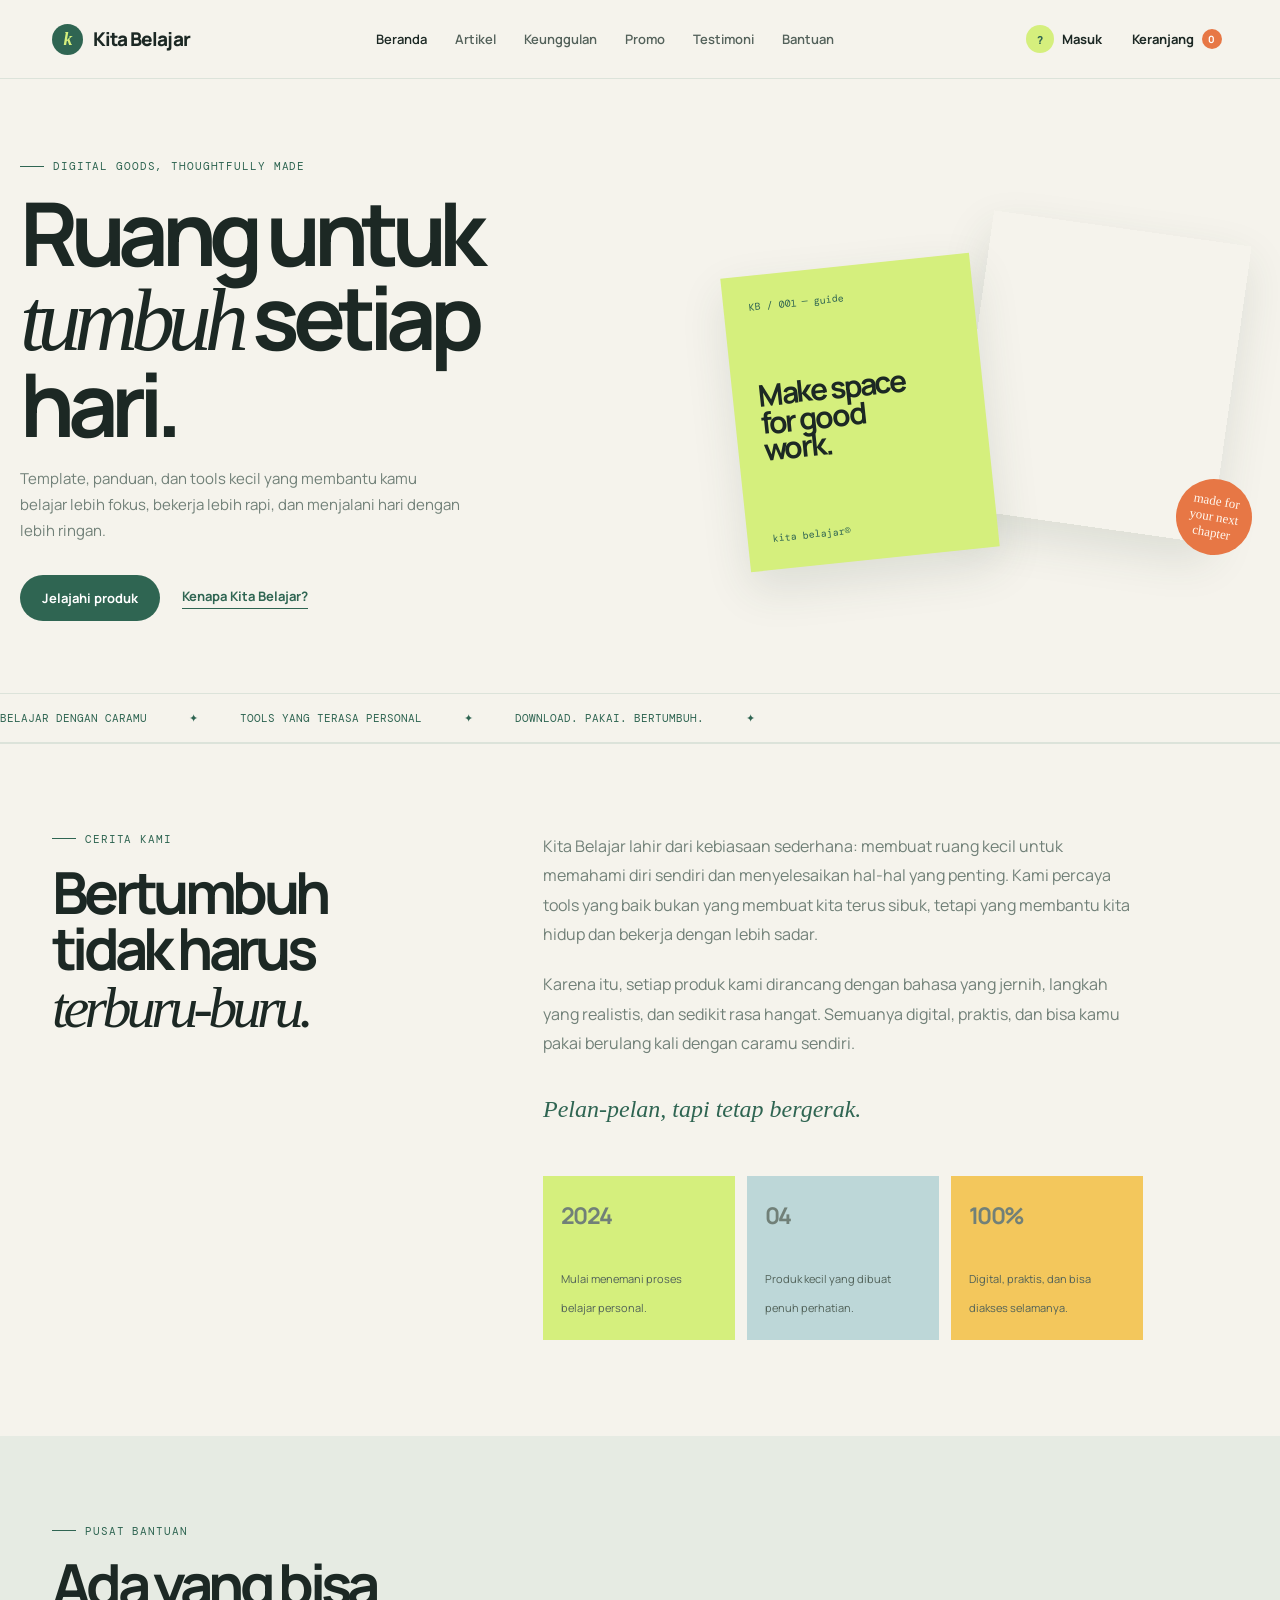
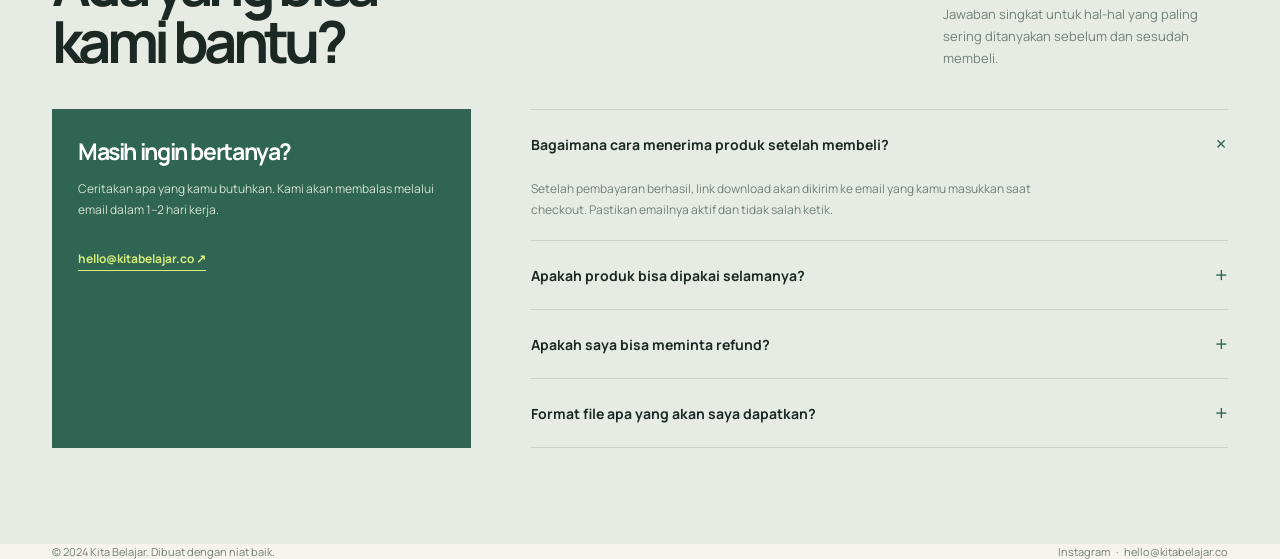
==== commit 088244c8: "Update 2 halaman 15/09/26" ====
--- a/index.html
+++ b/index.html
@@ -34,8 +34,6 @@
         .nav-links { display: flex; align-items: center; gap: 28px; color: #53615a; font-size: 13px; font-weight: 600; }
         .nav-links a:first-child { color: var(--ink); }
         .nav-actions { display: flex; align-items: center; gap: 18px; }
-        .search { display: flex; align-items: center; gap: 8px; color: var(--muted); font-size: 12px; border-bottom: 1px solid var(--line); padding: 6px 0; }
-        .search input { border: 0; background: transparent; outline: 0; width: 120px; color: var(--ink); font: inherit; }
         .cart { display: flex; align-items: center; gap: 8px; border: 0; background: transparent; color: var(--ink); font-size: 13px; font-weight: 700; }
         .cart-count { display: grid; place-items: center; background: var(--orange); color: white; width: 20px; height: 20px; border-radius: 50%; font-size: 10px; }
         .cart-modal { position: fixed; inset: 0; z-index: 15; display: flex; justify-content: flex-end; background: #1c282466; opacity: 0; pointer-events: none; transition: opacity .25s ease; }
@@ -180,6 +178,23 @@
         .account-field input:focus { border-color: var(--green); box-shadow: 0 0 0 2px #2f655220; }
         .account-submit { width: 100%; margin-top: 6px; }
         .account-error { min-height: 16px; margin: 0 0 8px; color: #b4492c; font-size: 11px; }
+        .forgot-password { display: block; margin: -5px 0 16px; border: 0; padding: 0; background: transparent; color: var(--green); font-size: 11px; text-decoration: underline; }
+        .forgot-password[hidden] { display: none; }
+        .account-success { min-height: 16px; margin: 0 0 8px; color: var(--green); font-size: 11px; }
+        .forgot-panel { position: fixed; inset: 0; z-index: 40; display: grid; place-items: center; padding: 24px; background: #1c2824cc; opacity: 0; pointer-events: none; transition: opacity .25s ease; }
+        .forgot-panel.open { opacity: 1; pointer-events: auto; }
+        .forgot-card { position: relative; width: min(430px, 100%); padding: 44px 48px; background: var(--surface); transform: translateY(18px); transition: transform .25s ease; }
+        .forgot-panel.open .forgot-card { transform: translateY(0); }
+        .forgot-card h2 { margin: 15px 0 10px; font-size: 32px; line-height: .98; letter-spacing: -.08em; }
+        .forgot-copy { margin: 0 0 25px; color: var(--muted); font-size: 12px; line-height: 1.7; }
+        .forgot-close { position: absolute; top: 17px; right: 17px; display: grid; place-items: center; width: 40px; height: 40px; border: 1px solid var(--line); border-radius: 50%; background: transparent; color: var(--ink); font-size: 19px; }
+        .forgot-field { display: block; margin-bottom: 17px; color: var(--ink); font-size: 11px; font-weight: 700; }
+        .forgot-field input { display: block; width: 100%; margin-top: 8px; border: 1px solid var(--line); padding: 13px; outline: 0; background: transparent; color: var(--ink); font: inherit; font-size: 13px; }
+        .forgot-field input:focus { border-color: var(--green); box-shadow: 0 0 0 2px #2f655220; }
+        .forgot-submit { width: 100%; margin-top: 6px; }
+        .forgot-status { min-height: 16px; margin: 0 0 8px; font-size: 11px; }
+        .forgot-status.error { color: #b4492c; }
+        .forgot-status.success { color: var(--green); }
         .account-note { margin: 18px 0 0; color: var(--muted); font-size: 10px; line-height: 1.6; text-align: center; }
         .account-dashboard { display: none; }
         .account-dashboard.show { display: block; }
@@ -226,7 +241,8 @@
         .marquee span { margin-right: 42px; }
         footer { padding: 24px 0 35px; display: flex; justify-content: space-between; color: var(--muted); font-size: 11px; }
         @media (max-width: 850px) { .nav-links { display: none; } .hero { grid-template-columns: 1fr; gap: 20px; padding: 58px 0 40px; } .hero-art { max-width: 480px; width: 100%; margin: 0 auto; } .products { grid-template-columns: repeat(2, 1fr); } .story-grid, .help-grid { grid-template-columns: 1fr; gap: 35px; } }
-        @media (max-width: 520px) { .shell { padding-inline: 20px; } .topbar { padding-top: env(safe-area-inset-top); } .search { display: none; } nav { height: 68px; } h1 { font-size: 55px; } .hero-art { transform: scale(.82); transform-origin: top center; height: 330px; margin-bottom: -30px; } .shop-head { align-items: start; flex-direction: column; gap: 7px; } .product-visual { height: 200px; } .product-title-art { font-size: 23px; } .filter { min-height: 44px; } .detail-link, .back-detail { min-height: 44px; padding-top: 12px; } .field input, .search input, .account-field input { font-size: 16px; } .method { min-height: 44px; } footer { flex-direction: column; gap: 8px; padding-bottom: calc(35px + env(safe-area-inset-bottom)); } .story, .help { padding: 60px 0; } .story-facts { grid-template-columns: 1fr; margin-top: 30px; } .help-head { align-items: start; flex-direction: column; gap: 15px; } .detail-modal, .payment-modal, .account-modal { padding: 12px; } .detail-panel, .payment-panel { display: block; max-height: 94vh; } .account-form, .dashboard-body { padding: 30px 24px; } .dashboard-head { padding: 30px 24px; } .detail-art { min-height: 230px; padding: 22px; } .detail-art .product-title-art { font-size: 34px; } .detail-art .product-number { font-size: 48px; } .detail-content, .payment-form { padding: 30px 24px 28px; } .page-previews { gap: 5px; } .preview-page { min-height: 112px; padding: 8px; } .preview-page strong { margin: 14px 0 9px; font-size: 10px; } .payment-summary { min-height: 220px; padding: 25px 24px; } .payment-summary h2 { margin: 12px 0; font-size: 34px; } }
+        @media (max-width: 520px) { .shell { padding-inline: 20px; } .topbar { padding-top: env(safe-area-inset-top); } nav { height: 68px; } h1 { font-size: 55px; } .hero-art { transform: scale(.82); transform-origin: top center; height: 330px; margin-bottom: -30px; } .shop-head { align-items: start; flex-direction: column; gap: 7px; } .product-visual { height: 200px; } .product-title-art { font-size: 23px; } .filter { min-height: 44px; } .detail-link, .back-detail { min-height: 44px; padding-top: 12px; } .field input, .account-field input { font-size: 16px; } .method { min-height: 44px; } footer { flex-direction: column; gap: 8px; padding-bottom: calc(35px + env(safe-area-inset-bottom)); } .story, .help { padding: 60px 0; } .story-facts { grid-template-columns: 1fr; margin-top: 30px; } .help-head { align-items: start; flex-direction: column; gap: 15px; } .detail-modal, .payment-modal, .account-modal { padding: 12px; } .detail-panel, .payment-panel { display: block; max-height: 94vh; } .account-form, .dashboard-body { padding: 30px 24px; } .dashboard-head { padding: 30px 24px; } .detail-art { min-height: 230px; padding: 22px; } .detail-art .product-title-art { font-size: 34px; } .detail-art .product-number { font-size: 48px; } .detail-content, .payment-form { padding: 30px 24px 28px; } .page-previews { gap: 5px; } .preview-page { min-height: 112px; padding: 8px; } .preview-page strong { margin: 14px 0 9px; font-size: 10px; } .payment-summary { min-height: 220px; padding: 25px 24px; } .payment-summary h2 { margin: 12px 0; font-size: 34px; } }
+        @media (max-width: 520px) { .forgot-panel { padding: 12px; } .forgot-card { padding: 36px 24px 28px; } }
     </style>
 </head>
 <body>
@@ -234,8 +250,8 @@
         <div class="shell">
             <nav>
                 <a class="brand" href="index.html#top"><span class="brand-mark">k</span>Kita Belajar</a>
-                <div class="nav-links"><a href="produk.html">Produk</a><a href="#cerita">Cerita Kami</a><a href="#bantuan">Bantuan</a></div>
-                <div class="nav-actions"><label class="search">⌕ <input id="searchInput" type="search" placeholder="Cari produk..." aria-label="Cari produk"></label><button class="account-button" id="accountButton" aria-label="Buka akun"><span class="account-avatar" id="accountAvatar">?</span><span id="accountLabel">Masuk</span></button><button class="cart" aria-label="Lihat keranjang">Keranjang <span class="cart-count" id="cartCount">0</span></button></div>
+                <div class="nav-links"><a href="#top">Beranda</a><a href="#produk">Artikel</a><a href="#cerita">Keunggulan</a><a href="#produk">Promo</a><a href="#cerita">Testimoni</a><a href="#bantuan">Bantuan</a></div>
+                <div class="nav-actions"><button class="account-button" id="accountButton" aria-label="Buka akun"><span class="account-avatar" id="accountAvatar">?</span><span id="accountLabel">Masuk</span></button><button class="cart" aria-label="Lihat keranjang">Keranjang <span class="cart-count" id="cartCount">0</span></button></div>
             </nav>
         </div>
     </header>
@@ -337,7 +353,7 @@
                 <h2 id="accountTitle">Selamat datang kembali.</h2>
                 <p class="account-copy" id="accountCopy">Masuk untuk menyimpan produk dan melihat akses belajarmu dalam satu tempat.</p>
                 <div class="account-tabs"><button class="account-tab active" type="button" data-auth-mode="login">Masuk</button><button class="account-tab" type="button" data-auth-mode="signup">Buat akun</button></div>
-                <form id="accountForm"><label class="account-field" id="nameField" hidden>Nama lengkap<input id="accountName" type="text" autocomplete="name" placeholder="Nama kamu"></label><label class="account-field">Email<input id="accountEmail" type="email" autocomplete="email" placeholder="nama@email.com" required></label><label class="account-field">Password<input id="accountPassword" type="password" autocomplete="current-password" minlength="6" placeholder="Minimal 6 karakter" required></label><p class="account-error" id="accountError" role="alert"></p><button class="primary account-submit" id="accountSubmit" type="submit">Masuk ke akun</button></form>
+                <form id="accountForm"><label class="account-field" id="nameField" hidden>Nama lengkap<input id="accountName" type="text" autocomplete="name" placeholder="Nama kamu"></label><label class="account-field">Email<input id="accountEmail" type="email" autocomplete="email" placeholder="nama@email.com" required></label><label class="account-field">Password<input id="accountPassword" type="password" autocomplete="current-password" minlength="6" placeholder="Minimal 6 karakter" required></label><button class="forgot-password" id="forgotPassword" type="button">Lupa password?</button><p class="account-error" id="accountError" role="alert"></p><p class="account-success" id="accountSuccess" role="status"></p><button class="primary account-submit" id="accountSubmit" type="submit">Masuk ke akun</button></form>
                 <p class="account-note">Demo frontend: data akun disimpan lokal di perangkat ini.</p>
             </div>
             <div class="account-dashboard" id="accountDashboard">
@@ -346,10 +362,10 @@
             </div>
         </div>
     </div>
+    <div class="forgot-panel" id="forgotPanel" role="dialog" aria-modal="true" aria-labelledby="forgotTitle"><div class="forgot-card"><button class="forgot-close" id="closeForgot" type="button" aria-label="Tutup lupa password">×</button><div class="eyebrow">Password recovery</div><h2 id="forgotTitle">Lupa password?</h2><p class="forgot-copy">Masukkan email akunmu. Kami akan mengirimkan kode verifikasi untuk membantu memulihkan akses.</p><form id="forgotForm"><label class="forgot-field">Email akun<input id="forgotEmail" type="email" autocomplete="email" placeholder="nama@email.com" required></label><p class="forgot-status" id="forgotStatus" role="status"></p><button class="primary forgot-submit" type="submit">Kirim kode verifikasi</button></form></div></div>
     <script>
         const filterButtons = document.querySelectorAll('.filter');
         const products = document.querySelectorAll('.product');
-        const searchInput = document.querySelector('#searchInput');
         const detailModal = document.querySelector('#detailModal');
         const detailArt = document.querySelector('#detailArt');
         const paymentModal = document.querySelector('#paymentModal');
@@ -393,11 +409,9 @@
 
         function filterProducts() {
             const activeFilter = document.querySelector('.filter.active').dataset.filter;
-            const query = searchInput.value.toLowerCase().trim();
             products.forEach(product => {
                 const matchesCategory = activeFilter === 'all' || product.dataset.category === activeFilter;
-                const matchesSearch = product.dataset.name.includes(query);
-                product.classList.toggle('hidden', !(matchesCategory && matchesSearch));
+                product.classList.toggle('hidden', !matchesCategory);
             });
         }
 
@@ -406,7 +420,6 @@
             button.classList.add('active');
             filterProducts();
         }));
-        searchInput.addEventListener('input', filterProducts);
         function formatPrice(value) {
             return `Rp${Number(value).toLocaleString('id-ID')}`;
         }
@@ -538,6 +551,7 @@
             if (event.key === 'Escape' && paymentModal.classList.contains('open')) closePayment();
             if (event.key === 'Escape' && accountModal.classList.contains('open')) closeAccount();
             if (event.key === 'Escape' && cartModal.classList.contains('open')) closeCart();
+            if (event.key === 'Escape' && document.querySelector('#forgotPanel').classList.contains('open')) document.querySelector('#closeForgot').click();
         });
 
         function openPayment() {
@@ -657,8 +671,35 @@
             document.querySelector('#accountCopy').textContent = signup ? 'Buat akun gratis untuk menyimpan produk dan melihat akses belajarmu.' : 'Masuk untuk menyimpan produk dan melihat akses belajarmu dalam satu tempat.';
             document.querySelector('#accountSubmit').textContent = signup ? 'Buat akun' : 'Masuk ke akun';
             document.querySelector('#accountPassword').setAttribute('autocomplete', signup ? 'new-password' : 'current-password');
+            document.querySelector('#forgotPassword').hidden = signup;
             accountError.textContent = '';
-        }
+            document.querySelector('#accountSuccess').textContent = '';
+        }
+
+        document.querySelector('#forgotPassword').addEventListener('click', () => {
+            document.querySelector('#forgotEmail').value = document.querySelector('#accountEmail').value.trim().toLowerCase();
+            document.querySelector('#forgotStatus').textContent = '';
+            document.querySelector('#forgotStatus').className = 'forgot-status';
+            document.querySelector('#forgotPanel').classList.add('open');
+            document.querySelector('#forgotEmail').focus();
+        });
+        document.querySelector('#forgotForm').addEventListener('submit', event => {
+            event.preventDefault();
+            const email = document.querySelector('#forgotEmail').value.trim().toLowerCase();
+            const status = document.querySelector('#forgotStatus');
+            const savedAccount = getSavedAccount();
+            if (!savedAccount || savedAccount.email !== email) {
+                status.textContent = 'Email belum terdaftar. Periksa kembali alamat emailmu.';
+                status.className = 'forgot-status error';
+                return;
+            }
+            status.textContent = `Kode verifikasi telah dikirim ke ${email}.`;
+            status.className = 'forgot-status success';
+        });
+        document.querySelector('#closeForgot').addEventListener('click', () => document.querySelector('#forgotPanel').classList.remove('open'));
+        document.querySelector('#forgotPanel').addEventListener('click', event => {
+            if (event.target === document.querySelector('#forgotPanel')) document.querySelector('#closeForgot').click();
+        });
 
         document.querySelector('#accountButton').addEventListener('click', openAccount);
         document.querySelector('#closeAccount').addEventListener('click', closeAccount);
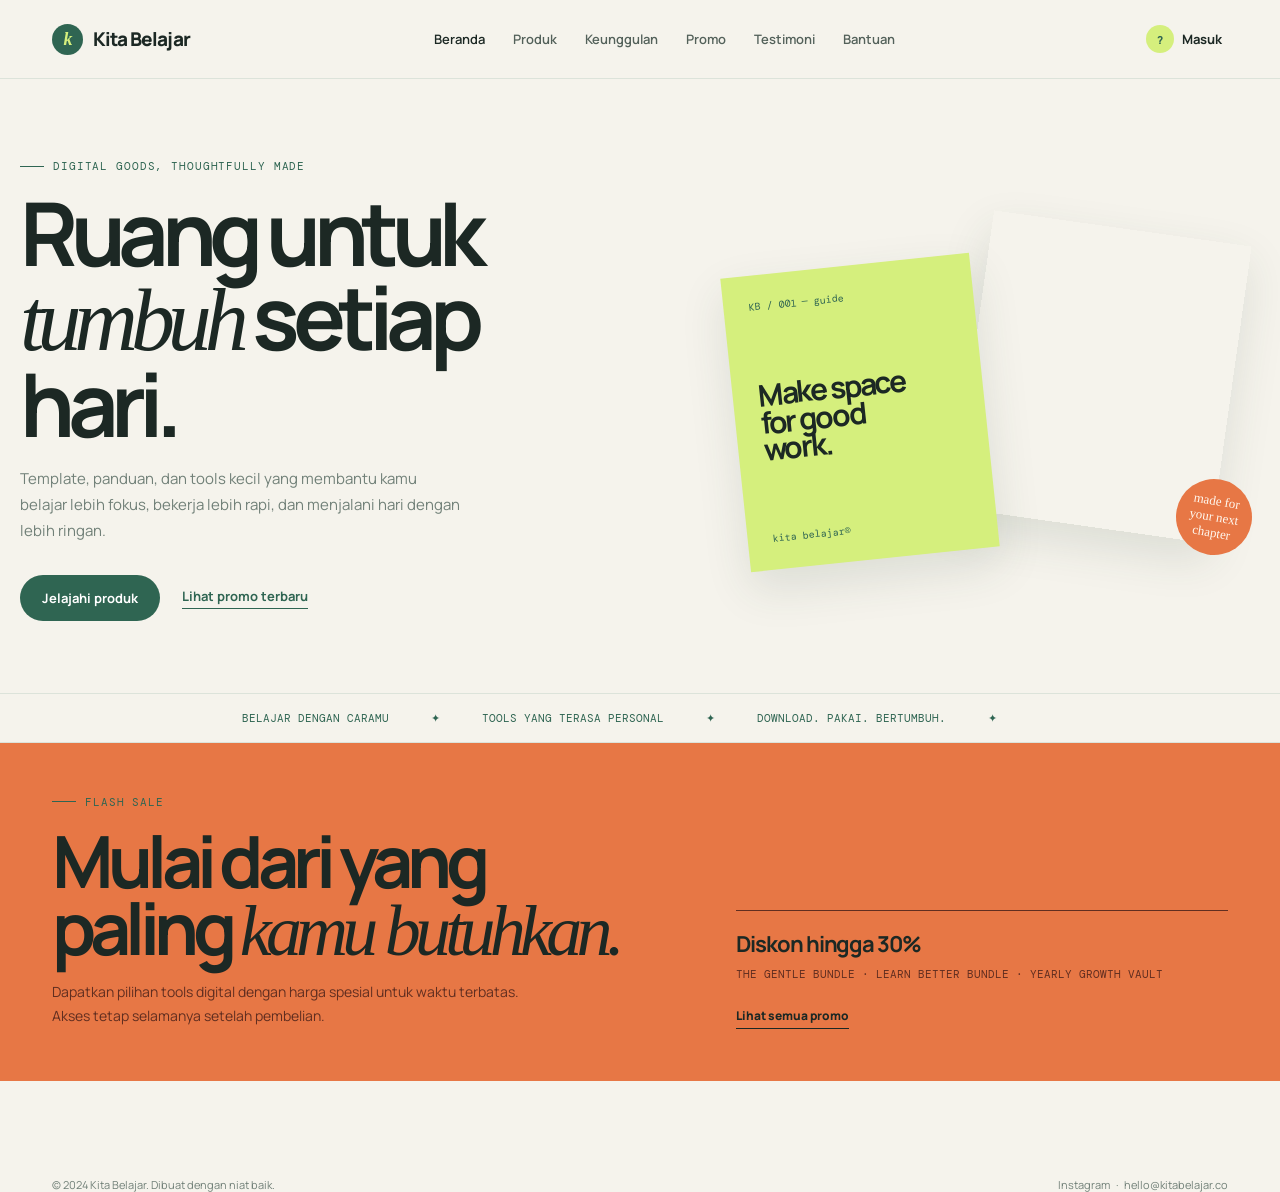
==== commit 23e697ec: "Update 6 halaman 16/09/26" ====
--- a/index.html
+++ b/index.html
@@ -208,6 +208,15 @@
         .access-item { display: flex; align-items: center; justify-content: space-between; gap: 12px; border-block: 1px solid var(--line); padding: 15px 0; font-size: 13px; }
         .access-item span { color: var(--muted); font-size: 11px; }
         .logout { width: 100%; margin-top: 28px; border: 1px solid var(--green); border-radius: 40px; padding: 12px; background: transparent; color: var(--green); font-size: 12px; font-weight: 700; }
+        .flash-sale { margin: 0 0 96px; padding: 52px 0; background: var(--orange); }
+        .flash-sale-grid { display: grid; grid-template-columns: 1fr .8fr; align-items: end; gap: 70px; }
+        .flash-sale-title { max-width: 650px; margin: 18px 0 14px; font-size: clamp(38px, 6vw, 72px); line-height: .94; letter-spacing: -.08em; }
+        .flash-sale-title em { font-family: var(--serif); font-weight: 400; }
+        .flash-sale-copy { max-width: 470px; margin: 0; color: #612e20; font-size: 14px; line-height: 1.75; }
+        .flash-sale-offer { border-top: 1px solid #612e20; padding-top: 18px; color: #612e20; }
+        .flash-sale-offer strong { display: block; margin-bottom: 8px; color: var(--ink); font-size: 22px; letter-spacing: -.05em; }
+        .flash-sale-offer span { display: block; margin-bottom: 22px; font: 11px 'DM Mono', monospace; text-transform: uppercase; }
+        .flash-sale-link { display: inline-block; border-bottom: 1px solid var(--ink); padding-bottom: 4px; color: var(--ink); font-size: 12px; font-weight: 800; }
         .story { border-top: 1px solid var(--line); padding: 88px 0 96px; }
         .story-grid { display: grid; grid-template-columns: .75fr 1.25fr; gap: 80px; align-items: start; }
         .story-title { margin: 18px 0 0; max-width: 320px; font-size: clamp(34px, 5vw, 58px); line-height: .98; letter-spacing: -.08em; }
@@ -237,12 +246,13 @@
         .faq-answer { display: none; max-width: 570px; padding: 0 35px 20px 0; color: var(--muted); font-size: 12px; line-height: 1.75; }
         .faq-item.open .faq-answer { display: block; }
         .faq-item.open .faq-icon { transform: rotate(45deg); }
-        .marquee { border-block: 1px solid var(--line); padding: 17px 0; overflow: hidden; color: var(--green); font-family: 'DM Mono', monospace; font-size: 11px; text-transform: uppercase; white-space: nowrap; }
+        .marquee { border-block: 1px solid var(--line); padding: 17px 8%; overflow: hidden; color: var(--green); font-family: 'DM Mono', monospace; font-size: 11px; text-align: center; text-transform: uppercase; white-space: nowrap; }
         .marquee span { margin-right: 42px; }
         footer { padding: 24px 0 35px; display: flex; justify-content: space-between; color: var(--muted); font-size: 11px; }
-        @media (max-width: 850px) { .nav-links { display: none; } .hero { grid-template-columns: 1fr; gap: 20px; padding: 58px 0 40px; } .hero-art { max-width: 480px; width: 100%; margin: 0 auto; } .products { grid-template-columns: repeat(2, 1fr); } .story-grid, .help-grid { grid-template-columns: 1fr; gap: 35px; } }
-        @media (max-width: 520px) { .shell { padding-inline: 20px; } .topbar { padding-top: env(safe-area-inset-top); } nav { height: 68px; } h1 { font-size: 55px; } .hero-art { transform: scale(.82); transform-origin: top center; height: 330px; margin-bottom: -30px; } .shop-head { align-items: start; flex-direction: column; gap: 7px; } .product-visual { height: 200px; } .product-title-art { font-size: 23px; } .filter { min-height: 44px; } .detail-link, .back-detail { min-height: 44px; padding-top: 12px; } .field input, .account-field input { font-size: 16px; } .method { min-height: 44px; } footer { flex-direction: column; gap: 8px; padding-bottom: calc(35px + env(safe-area-inset-bottom)); } .story, .help { padding: 60px 0; } .story-facts { grid-template-columns: 1fr; margin-top: 30px; } .help-head { align-items: start; flex-direction: column; gap: 15px; } .detail-modal, .payment-modal, .account-modal { padding: 12px; } .detail-panel, .payment-panel { display: block; max-height: 94vh; } .account-form, .dashboard-body { padding: 30px 24px; } .dashboard-head { padding: 30px 24px; } .detail-art { min-height: 230px; padding: 22px; } .detail-art .product-title-art { font-size: 34px; } .detail-art .product-number { font-size: 48px; } .detail-content, .payment-form { padding: 30px 24px 28px; } .page-previews { gap: 5px; } .preview-page { min-height: 112px; padding: 8px; } .preview-page strong { margin: 14px 0 9px; font-size: 10px; } .payment-summary { min-height: 220px; padding: 25px 24px; } .payment-summary h2 { margin: 12px 0; font-size: 34px; } }
+        @media (max-width: 850px) { nav { height: auto; flex-wrap: wrap; gap: 18px 28px; padding: 16px 0; } .nav-links { order: 3; flex: 0 0 100%; overflow-x: auto; justify-content: flex-start; gap: 24px; padding-bottom: 4px; scrollbar-width: none; } .nav-links::-webkit-scrollbar { display: none; } .hero { grid-template-columns: 1fr; gap: 20px; padding: 58px 0 40px; } .hero-art { max-width: 480px; width: 100%; margin: 0 auto; } .products { grid-template-columns: repeat(2, 1fr); } .flash-sale-grid, .story-grid, .help-grid { grid-template-columns: 1fr; gap: 35px; } }
+        @media (max-width: 520px) { .shell { padding-inline: 20px; } .topbar { padding-top: env(safe-area-inset-top); } nav { padding: 12px 0; } h1 { font-size: 55px; } .hero-art { transform: scale(.82); transform-origin: top center; height: 330px; margin-bottom: -30px; } .shop-head { align-items: start; flex-direction: column; gap: 7px; } .product-visual { height: 200px; } .product-title-art { font-size: 23px; } .filter { min-height: 44px; } .detail-link, .back-detail { min-height: 44px; padding-top: 12px; } .field input, .account-field input { font-size: 16px; } .method { min-height: 44px; } footer { flex-direction: column; gap: 8px; padding-bottom: calc(35px + env(safe-area-inset-bottom)); } .flash-sale { margin-bottom: 60px; padding: 60px 0; } .story, .help { padding: 60px 0; } .story-facts { grid-template-columns: 1fr; margin-top: 30px; } .help-head { align-items: start; flex-direction: column; gap: 15px; } .detail-modal, .payment-modal, .account-modal { padding: 12px; } .detail-panel, .payment-panel { display: block; max-height: 94vh; } .account-form, .dashboard-body { padding: 30px 24px; } .dashboard-head { padding: 30px 24px; } .detail-art { min-height: 230px; padding: 22px; } .detail-art .product-title-art { font-size: 34px; } .detail-art .product-number { font-size: 48px; } .detail-content, .payment-form { padding: 30px 24px 28px; } .page-previews { gap: 5px; } .preview-page { min-height: 112px; padding: 8px; } .preview-page strong { margin: 14px 0 9px; font-size: 10px; } .payment-summary { min-height: 220px; padding: 25px 24px; } .payment-summary h2 { margin: 12px 0; font-size: 34px; } }
         @media (max-width: 520px) { .forgot-panel { padding: 12px; } .forgot-card { padding: 36px 24px 28px; } }
+        .nav-actions .cart, .cart-modal { display:none; }
     </style>
 </head>
 <body>
@@ -250,7 +260,7 @@
         <div class="shell">
             <nav>
                 <a class="brand" href="index.html#top"><span class="brand-mark">k</span>Kita Belajar</a>
-                <div class="nav-links"><a href="#top">Beranda</a><a href="#produk">Artikel</a><a href="#cerita">Keunggulan</a><a href="#produk">Promo</a><a href="#cerita">Testimoni</a><a href="#bantuan">Bantuan</a></div>
+                <div class="nav-links"><a href="index.html">Beranda</a><a href="produk.html">Produk</a><a href="keunggulan.html">Keunggulan</a><a href="promo.html">Promo</a><a href="testimoni.html">Testimoni</a><a href="bantuan.html">Bantuan</a></div>
                 <div class="nav-actions"><button class="account-button" id="accountButton" aria-label="Buka akun"><span class="account-avatar" id="accountAvatar">?</span><span id="accountLabel">Masuk</span></button><button class="cart" aria-label="Lihat keranjang">Keranjang <span class="cart-count" id="cartCount">0</span></button></div>
             </nav>
         </div>
@@ -271,7 +281,7 @@
                 <div class="eyebrow">Digital goods, thoughtfully made</div>
                 <h1>Ruang untuk<br><em>tumbuh</em> setiap hari.</h1>
                 <p class="hero-copy">Template, panduan, dan tools kecil yang membantu kamu belajar lebih fokus, bekerja lebih rapi, dan menjalani hari dengan lebih ringan.</p>
-                <div class="hero-cta"><a class="primary" href="produk.html">Jelajahi produk</a><a class="text-link" href="#cerita">Kenapa Kita Belajar?</a></div>
+                <div class="hero-cta"><a class="primary" href="produk.html">Jelajahi produk</a><a class="text-link" href="promo.html">Lihat promo terbaru</a></div>
             </div>
             <div class="hero-art" aria-label="Kolase produk digital Kita Belajar">
                 <div class="art-card art-back"></div>
@@ -303,29 +313,10 @@
                 <article class="product" data-category="bundle" data-name="yearly growth vault" data-product-id="yearly-vault"><div class="product-visual visual-orange"><span class="product-type">Bundle / Annual</span><strong class="product-title-art">Yearly<br>growth<br>vault</strong><span class="product-number">15</span></div><div class="product-info"><div><h3>Yearly Growth Vault</h3><p>Ruang lengkap untuk satu tahun bertumbuh.</p><button class="detail-link" data-detail="yearly-vault">Lihat detail</button></div><div><div class="price">Rp179.000</div><button class="add" aria-label="Tambah Yearly Growth Vault" data-product-id="yearly-vault">+</button></div></div></article>
             </div>
         </section>
-        <section class="story" id="cerita">
-            <div class="shell story-grid">
-                <div><div class="eyebrow">Cerita kami</div><h2 class="story-title">Bertumbuh tidak harus <em>terburu-buru.</em></h2></div>
-                <div class="story-copy">
-                    <p>Kita Belajar lahir dari kebiasaan sederhana: membuat ruang kecil untuk memahami diri sendiri dan menyelesaikan hal-hal yang penting. Kami percaya tools yang baik bukan yang membuat kita terus sibuk, tetapi yang membantu kita hidup dan bekerja dengan lebih sadar.</p>
-                    <p>Karena itu, setiap produk kami dirancang dengan bahasa yang jernih, langkah yang realistis, dan sedikit rasa hangat. Semuanya digital, praktis, dan bisa kamu pakai berulang kali dengan caramu sendiri.</p>
-                    <div class="story-signature">Pelan-pelan, tapi tetap bergerak.</div>
-                    <div class="story-facts"><div class="story-fact"><strong>2024</strong><span>Mulai menemani proses belajar personal.</span></div><div class="story-fact"><strong>04</strong><span>Produk kecil yang dibuat penuh perhatian.</span></div><div class="story-fact"><strong>100%</strong><span>Digital, praktis, dan bisa diakses selamanya.</span></div></div>
-                </div>
-            </div>
-        </section>
-        <section class="help" id="bantuan">
-            <div class="shell">
-                <div class="help-head"><div><div class="eyebrow">Pusat bantuan</div><h2 class="help-title">Ada yang bisa<br>kami bantu?</h2></div><p class="help-intro">Jawaban singkat untuk hal-hal yang paling sering ditanyakan sebelum dan sesudah membeli.</p></div>
-                <div class="help-grid">
-                    <div class="help-contact"><h3>Masih ingin bertanya?</h3><p>Ceritakan apa yang kamu butuhkan. Kami akan membalas melalui email dalam 1–2 hari kerja.</p><a href="mailto:hello@kitabelajar.co">hello@kitabelajar.co ↗</a></div>
-                    <div class="faq" aria-label="Pertanyaan yang sering ditanyakan">
-                        <div class="faq-item open"><button class="faq-question" type="button" aria-expanded="true">Bagaimana cara menerima produk setelah membeli?<span class="faq-icon">+</span></button><div class="faq-answer">Setelah pembayaran berhasil, link download akan dikirim ke email yang kamu masukkan saat checkout. Pastikan emailnya aktif dan tidak salah ketik.</div></div>
-                        <div class="faq-item"><button class="faq-question" type="button" aria-expanded="false">Apakah produk bisa dipakai selamanya?<span class="faq-icon">+</span></button><div class="faq-answer">Ya. Semua produk digital Kita Belajar memberikan akses selamanya. Kamu bisa menggunakannya kapan pun dan mengulang prosesnya sesuai kebutuhan.</div></div>
-                        <div class="faq-item"><button class="faq-question" type="button" aria-expanded="false">Apakah saya bisa meminta refund?<span class="faq-icon">+</span></button><div class="faq-answer">Karena produk kami berupa file digital yang langsung dikirim, pembelian umumnya tidak dapat dikembalikan. Hubungi kami jika ada masalah akses atau file yang rusak.</div></div>
-                        <div class="faq-item"><button class="faq-question" type="button" aria-expanded="false">Format file apa yang akan saya dapatkan?<span class="faq-icon">+</span></button><div class="faq-answer">Format mengikuti produk: Notion template, PDF e-book, atau Google Sheets. Detail format selalu tercantum di halaman produk sebelum checkout.</div></div>
-                    </div>
-                </div>
+        <section class="flash-sale">
+            <div class="shell flash-sale-grid">
+                <div><div class="eyebrow">Flash Sale</div><h2 class="flash-sale-title">Mulai dari yang paling <em>kamu butuhkan.</em></h2><p class="flash-sale-copy">Dapatkan pilihan tools digital dengan harga spesial untuk waktu terbatas. Akses tetap selamanya setelah pembelian.</p></div>
+                <div class="flash-sale-offer"><strong>Diskon hingga 30%</strong><span>The Gentle Bundle · Learn Better Bundle · Yearly Growth Vault</span><a class="flash-sale-link" href="promo.html">Lihat semua promo</a></div>
             </div>
         </section>
     </main>
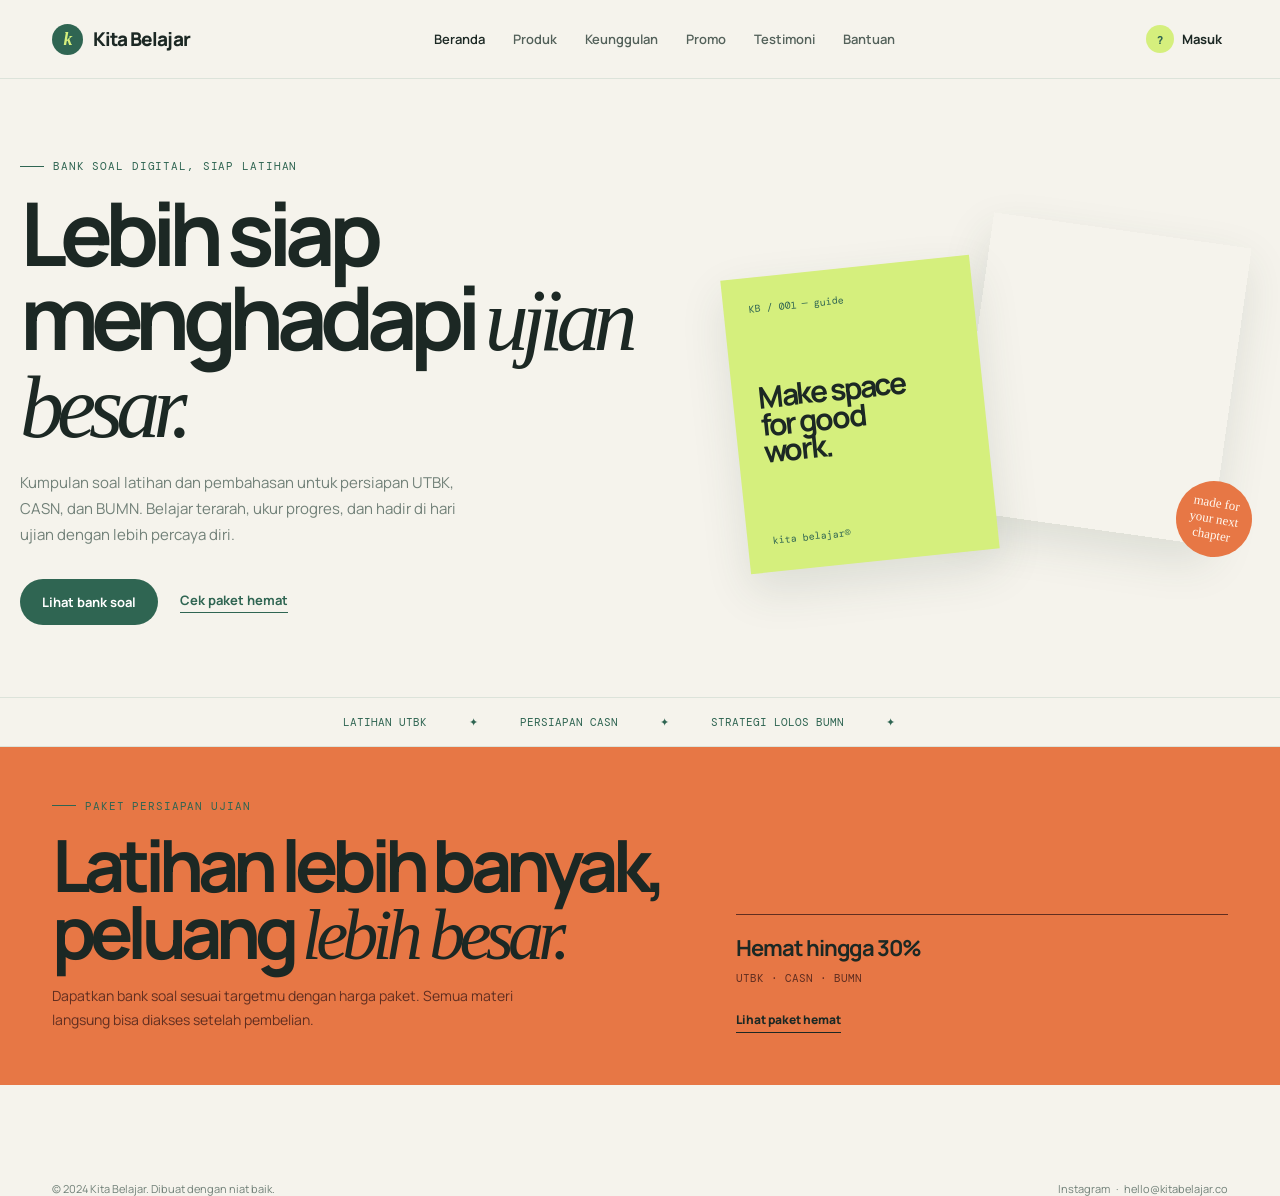
==== commit 52b694de: "Update 17/09/26" ====
--- a/index.html
+++ b/index.html
@@ -3,7 +3,7 @@
 <head>
     <meta charset="UTF-8">
     <meta name="viewport" content="width=device-width, initial-scale=1.0">
-    <title>Kita Belajar | Digital tools for a better day</title>
+    <title>Kita Belajar | Soal Latihan UTBK, CASN & BUMN</title>
     <link rel="preconnect" href="https://fonts.googleapis.com">
     <link rel="preconnect" href="https://fonts.gstatic.com" crossorigin>
     <link href="https://fonts.googleapis.com/css2?family=DM+Mono:wght@400;500&family=Manrope:wght@400;500;600;700;800&display=swap" rel="stylesheet">
@@ -278,10 +278,10 @@
     <main id="top">
         <section class="shell hero">
             <div>
-                <div class="eyebrow">Digital goods, thoughtfully made</div>
-                <h1>Ruang untuk<br><em>tumbuh</em> setiap hari.</h1>
-                <p class="hero-copy">Template, panduan, dan tools kecil yang membantu kamu belajar lebih fokus, bekerja lebih rapi, dan menjalani hari dengan lebih ringan.</p>
-                <div class="hero-cta"><a class="primary" href="produk.html">Jelajahi produk</a><a class="text-link" href="promo.html">Lihat promo terbaru</a></div>
+                <div class="eyebrow">Bank soal digital, siap latihan</div>
+                <h1>Lebih siap menghadapi <em>ujian besar.</em></h1>
+                <p class="hero-copy">Kumpulan soal latihan dan pembahasan untuk persiapan UTBK, CASN, dan BUMN. Belajar terarah, ukur progres, dan hadir di hari ujian dengan lebih percaya diri.</p>
+                <div class="hero-cta"><a class="primary" href="produk.html">Lihat bank soal</a><a class="text-link" href="promo.html">Cek paket hemat</a></div>
             </div>
             <div class="hero-art" aria-label="Kolase produk digital Kita Belajar">
                 <div class="art-card art-back"></div>
@@ -290,10 +290,10 @@
             </div>
         </section>
 
-        <div class="marquee"><span>Belajar dengan caramu</span><span>✦</span><span>Tools yang terasa personal</span><span>✦</span><span>Download. Pakai. Bertumbuh.</span><span>✦</span></div>
+        <div class="marquee"><span>Latihan UTBK</span><span>✦</span><span>Persiapan CASN</span><span>✦</span><span>Strategi lolos BUMN</span><span>✦</span></div>
 
         <section class="shell shop" id="produk">
-            <div class="shop-head"><div><div class="eyebrow">The collection</div><h2 class="section-title">Pilih yang kamu butuhkan.</h2></div><div class="section-note">File digital · akses selamanya</div></div>
+            <div class="shop-head"><div><div class="eyebrow">Koleksi bank soal</div><h2 class="section-title">Pilih target ujianmu.</h2></div><div class="section-note">Soal · pembahasan · akses selamanya</div></div>
             <div class="filters" role="group" aria-label="Filter produk"><button class="filter active" data-filter="all">Semua produk</button><button class="filter" data-filter="template">Template</button><button class="filter" data-filter="guide">Panduan</button><button class="filter" data-filter="bundle">Bundle</button></div>
             <div class="products" id="productGrid">
                 <article class="product" data-category="guide" data-name="tiny habit tracker" data-product-id="tiny-habits"><div class="product-visual visual-green"><span class="product-type">Guide / Habit</span><strong class="product-title-art">Tiny<br>habit<br>tracker</strong><span class="product-number">01</span></div><div class="product-info"><div><h3>Tiny Habit Tracker</h3><p>Konsisten lewat langkah kecil.</p><button class="detail-link" data-detail="tiny-habits">Lihat detail</button></div><div><div class="price">Rp35.000</div><button class="add" aria-label="Tambah Tiny Habit Tracker" data-product-id="tiny-habits">+</button></div></div></article>
@@ -315,8 +315,8 @@
         </section>
         <section class="flash-sale">
             <div class="shell flash-sale-grid">
-                <div><div class="eyebrow">Flash Sale</div><h2 class="flash-sale-title">Mulai dari yang paling <em>kamu butuhkan.</em></h2><p class="flash-sale-copy">Dapatkan pilihan tools digital dengan harga spesial untuk waktu terbatas. Akses tetap selamanya setelah pembelian.</p></div>
-                <div class="flash-sale-offer"><strong>Diskon hingga 30%</strong><span>The Gentle Bundle · Learn Better Bundle · Yearly Growth Vault</span><a class="flash-sale-link" href="promo.html">Lihat semua promo</a></div>
+                <div><div class="eyebrow">Paket persiapan ujian</div><h2 class="flash-sale-title">Latihan lebih banyak, peluang <em>lebih besar.</em></h2><p class="flash-sale-copy">Dapatkan bank soal sesuai targetmu dengan harga paket. Semua materi langsung bisa diakses setelah pembelian.</p></div>
+                <div class="flash-sale-offer"><strong>Hemat hingga 30%</strong><span>UTBK · CASN · BUMN</span><a class="flash-sale-link" href="promo.html">Lihat paket hemat</a></div>
             </div>
         </section>
     </main>
@@ -728,6 +728,10 @@
             updateAccountButton(null);
             closeAccount();
         });
+        window.addEventListener('storage', event => {
+            if (event.key !== 'kitaBelajarAccount') return;
+            updateAccountButton(getSavedAccount());
+        });
         updateAccountButton(getSavedAccount());
         renderCart();
     </script>
